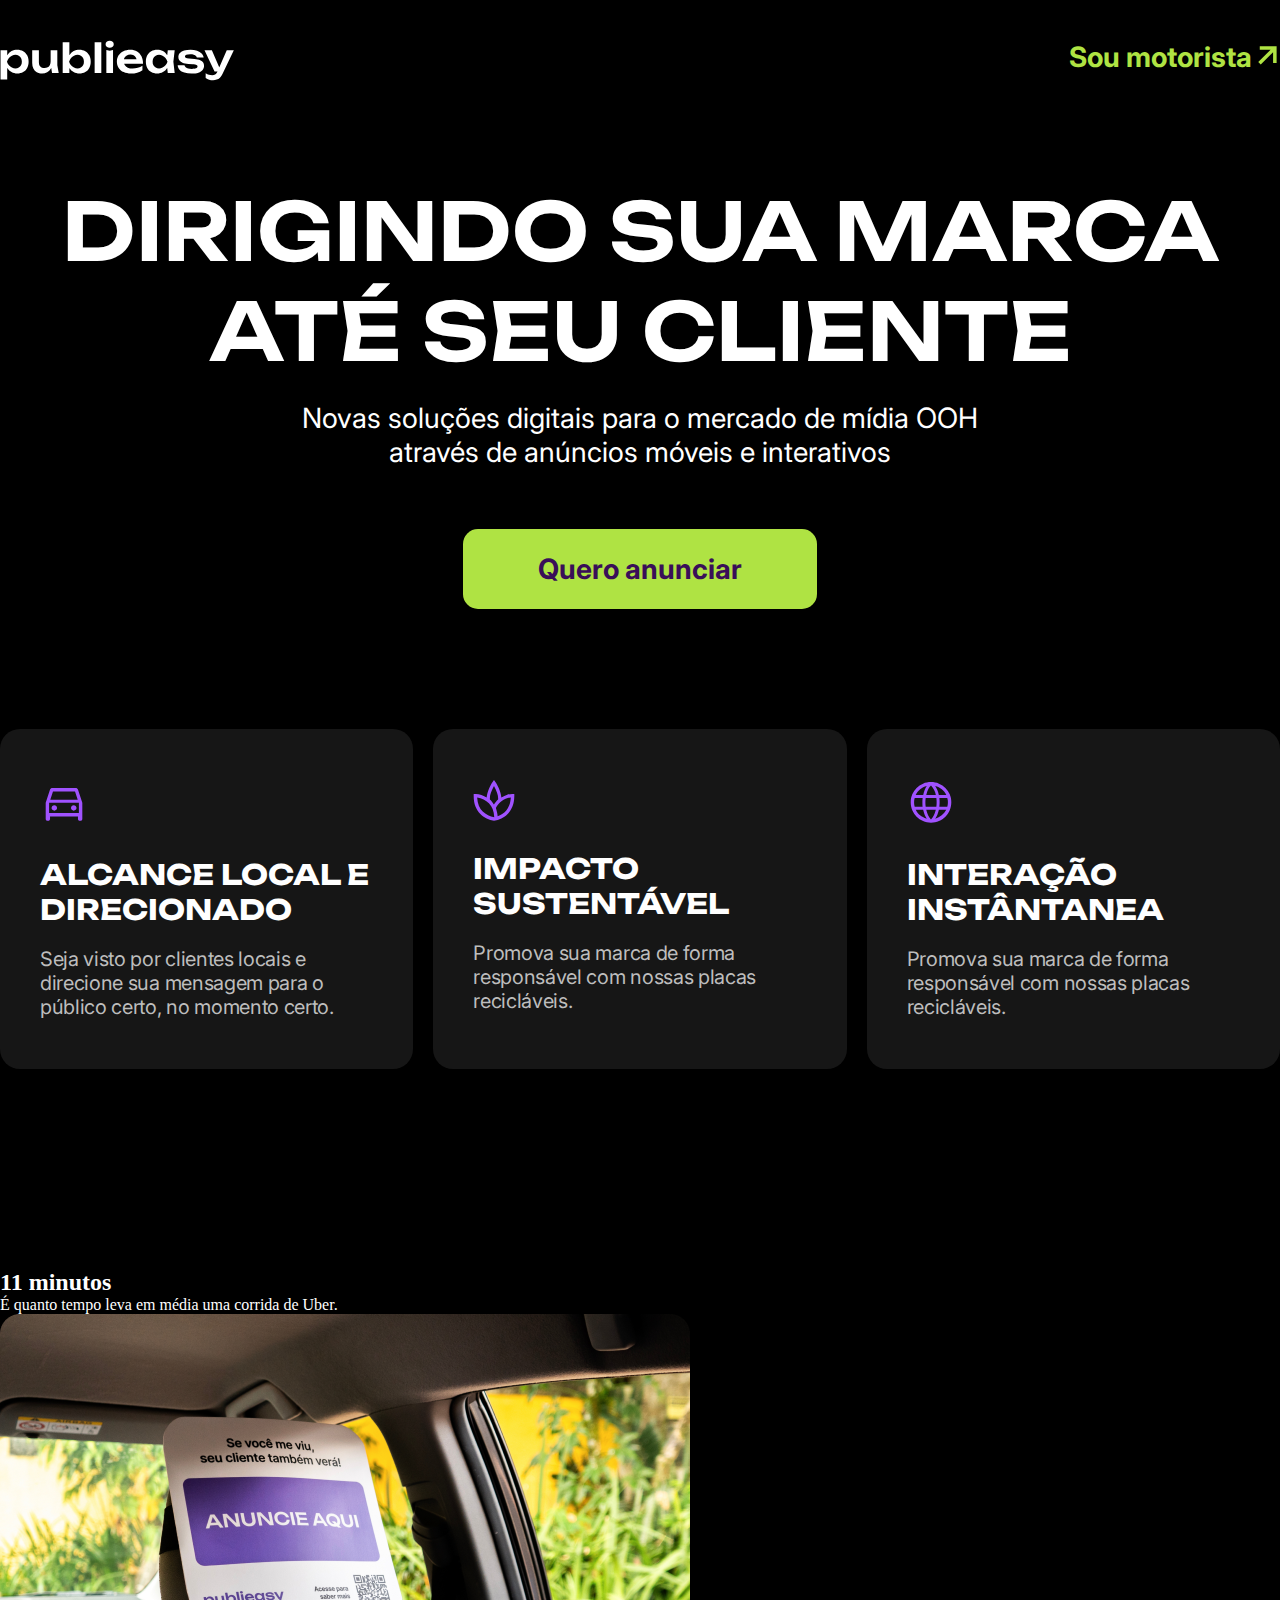
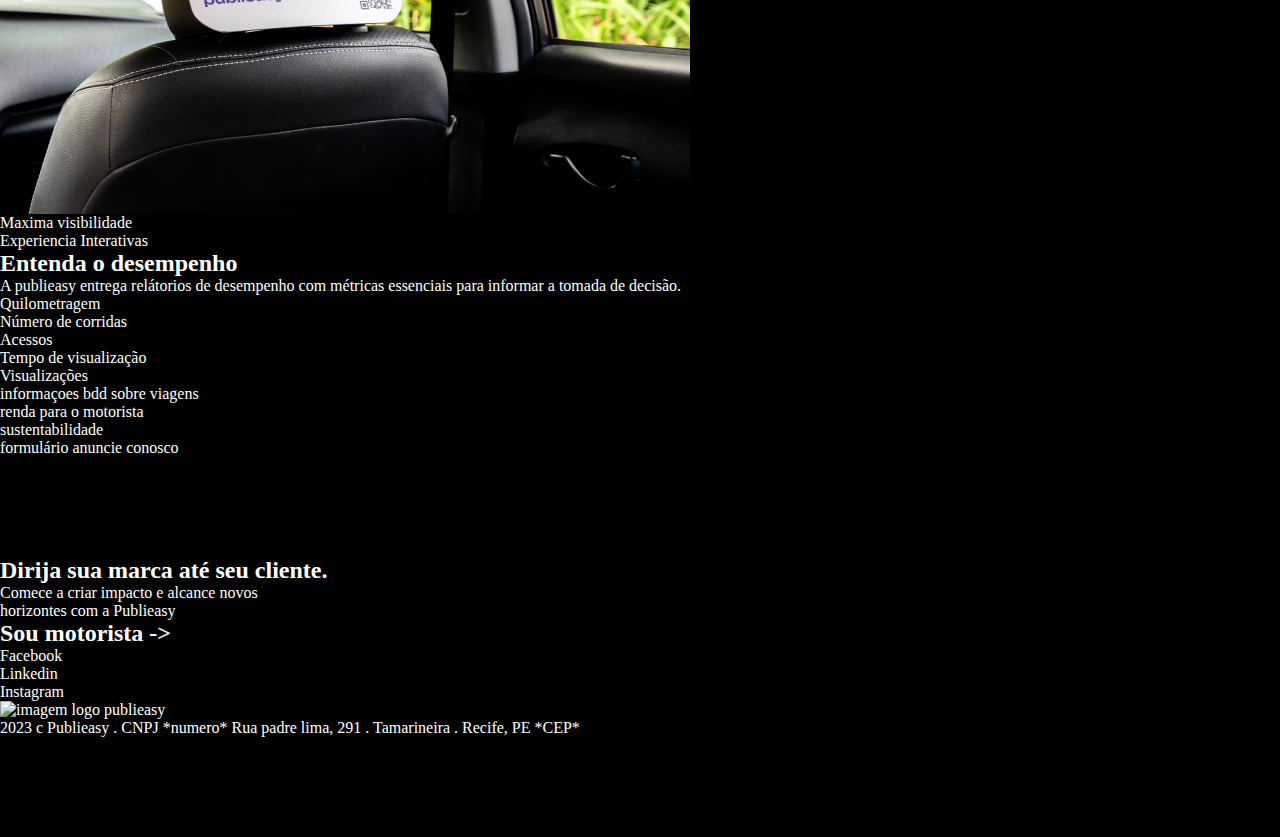
==== templates/index.html @ c6ee658a "front end att, header, some cards" ====
<!DOCTYPE html>
<html lang="pt-br">
<head>
    <meta charset="UTF-8">
    <meta name="viewport" content="width=device-width, initial-scale=1.0">
    <title>Publieasy</title>
    <link rel="stylesheet" href="assets/css/index.css">
    <link rel="shortcut icon" href="favicon.ico" type="image/x-icon">
</head>
<body>

    <header class="container">
        <nav>
            <ul class="navigation">
                <li><a href="index.html"><img src="assets/images/publieasy.svg" alt="imagem publieasy logo"></a></li>
                <li><a  class="motorista" href="#">Sou motorista</a></li>
            </ul>
        </nav>    
    </header>
    
    
    <main class="container">
        <div class="initial-content">
            <h1 class="slogan">Dirigindo sua marca<br> até seu cliente</h1> <!-- maiusculo -->
            <P class="sub-slogan">Novas soluções digitais para o mercado de mídia OOH <br>através de anúncios móveis e interativos</P>
            <a class="botao" href="">Quero anunciar</a>
        </div>
        
        <div class="horizontal-cards-container"> <!-- maiusculo -->
            
            <div class="cards-container">
                <img class="imgs-card" src="assets/images/directions_car.svg" alt="">
                <h3 class="card-titles">Alcance local e direcionado</h3>
                <div class="txt-ms">
                    <p class="card-subtitle">Seja visto por clientes locais e direcione sua mensagem para o público certo, no momento certo.</p>
                </div>
            </div>
            
            <div class="cards-container">
                <img class="imgs-card" src="assets/images/spa.svg" alt="">
                <h3 class="card-titles">Impacto sustentável</h3>
                <div class="txt-ms">
                    <p class="card-subtitle">Promova sua marca de forma responsável com nossas placas recicláveis.</p>
                </div>
            </div>
            
            <div class="cards-container">
                <img class="imgs-card" src="assets/images/language.svg" alt="">
                <h3 class="card-titles">Interação instântanea</h3>
                <div class="txt-ms">
                    <p class="card-subtitle">Promova sua marca de forma responsável com nossas placas recicláveis.</p>
                </div>
            </div>

        </div>

        <div class="">
            <div>
                <h2>11 minutos</h2> <!-- maiusculo -->
                <p>É quanto tempo leva em média uma corrida de Uber.</p>
            </div>
            <div>
                <img src="assets/images/header_photo.png" alt="imagem header">
            
                <div>
                    <div>
                        Maxima visibilidade
                    </div> <!-- maiusculo -->
            
                    <div>
                        Experiencia Interativas
                    </div> <!-- maiusculo -->
                </div>
            
            </div>
            <div> <!-- li de divs ? -->
                <div>
                    <h2>Entenda o desempenho</h2> <!-- maiusculo -->
                    <p>A publieasy entrega relátorios de desempenho com métricas essenciais para informar a tomada de decisão.</p>
                </div>
                <div>
                    <div>
                        Quilometragem
                        <p></p>
                    </div>
                    <div>
                        Número de corridas
                        <p></p>
                    </div>
            
                    <div>
                        Acessos
                        <p></p>
                    </div>
            
                    <div>
                        Tempo de visualização
                        <p></p>
                    </div>
            
                    <div>
                        Visualizações
                        <p></p>
                    </div>
                </div>
            </div>
        </div>

        <div class="">
            <div> <!-- grande grid -->
                <div>informaçoes bdd sobre viagens</div>
                <div>
                    <div>renda para o motorista</div>
                    <div>sustentabilidade</div>
                </div>
            </div>
        </div>

        <div class="">
            formulário anuncie conosco
        </div>

    </main>

    <footer>
        <div class="container">
            <div>
                <div>
                    <h2>Dirija sua marca até seu cliente.</h2>
                    <p>Comece a criar impacto e alcance novos<br>horizontes com a Publieasy</p>
                </div>
                <div>
                    <h2><a href="">Sou motorista -></a></h2>
                    <ul>
                        <li>Facebook</li>
                        <li>Linkedin</li>
                        <li>Instagram</li>
                    </ul>
                </div>
            </div>
            
            <!-- <hr> Fazer HR no css pelo amor -->
            <div>
                <img src="" alt="imagem logo publieasy">
                <div>
                    <span>2023 c Publieasy . CNPJ *numero*</span>
                    <span>Rua padre lima, 291 . Tamarineira . Recife, PE *CEP*</span>
                </div>
            </div>
        </div>
    </footer>

    
</body>
</html>
---- templates/assets/css/index.css ----
@import './global.css';
@import url('https://fonts.googleapis.com/css2?family=Unbounded:wght@200..900&display=swap');
@import url('https://fonts.googleapis.com/css2?family=Inter:wght@100..900&family=Unbounded:wght@200..900&display=swap');

/* ALTERAR VALORES PARA TORNAR RESPONSIVO AO TAMANHO DE TELA */
/* VALORES MERAMENTES ILUSTRATIVOS NO MOMENTO */
/* Ajustarei valores a grid na estrutura html em si */
/* TRADUZIR VALORES A REM */

:root{
    --roxo-escuro: #390F58;
    --roxo: #8000DF;
    --cinza-preto-escuro: #161616;
    --preto: #000;
    --lima: #AFE343;
    --branco: #fff;
    --off-white: #F5F5F5;
    --unbounded: font-family: "Unbounded", sans-serif;
    --inter: font-family: "Inter", sans-serif;
    --titulo-h1: font-size: 80px;
    --titulo-h2: font-size: 48px;
    --titulo-h3: font-size: 28px;
    --texto-p: font-size: 20px;
}

body{
    background-color: var(--preto);
    margin: 0;
    padding: 0;
}

ul{
    list-style-type: none;
    padding: 0;
    margin: 0;
}

a{
    text-decoration: none;
}

*{
    color: #fff;
}

.motorista{
    font-size: 28px;
    font-weight: bold;
    color: var(--lima);
    margin-right: 28px;
    font-family: "Inter", sans-serif;
}

.motorista::after{
    content: url("../images/arrow_outward.svg");
    position: absolute;
    vertical-align: middle;
    max-width: 100%;
}

.navigation{
    display: flex;
    justify-content: space-between;
    padding-top: 40px;
}

.initial-content{
    display: flex;
    flex-direction: column;
    align-items: center;
}

.slogan{
    font-family: "Unbounded", sans-serif;
    font-size: 80px;
    font-weight: 600;
    text-align: center;
    text-transform: uppercase;
}

.sub-slogan{
    font-family: "Inter", sans-serif;
    font-size: 28px;
    text-align: center;
    margin: 20px 0 60px 0;
}

.botao{
    padding: 23px 75px;
    box-sizing: content-box;
    background-color: var(--lima);
    display: block;
    text-align: center;
    max-width: 360px;
    border-radius: 15px;
    font-size: 28px;
    font-family: "Inter", sans-serif;
    font-weight: 700;
    color: #390F58;
    margin-bottom: 120px;
}

.botao:visited{
    color: #390F58;
}

.horizontal-cards-container{
    display: flex;
    gap: 20px;
    max-height: 350px;
    margin-bottom: 200px;
}

.cards-container{
    box-sizing: content-box;
    background-color: var(--cinza-preto-escuro);
    border-radius: 20px;
    padding: 50px 40px;
    flex-basis: 100%;
}

.imgs-card{
    margin-bottom: 30px;
}

.card-titles{
    font-family: "Unbounded", sans-serif;
    font-size: 28px;
    margin: 20px 0;
    text-transform: uppercase;
}

.card-subtitle{
    font-family: "Inter", sans-serif;
    font-size: 20px;
    letter-spacing: -0.32px;
    color: #bdbdbd !important;
}

.txt-ms{
    max-width: 320px;
}

.uppercase{
    text-transform: uppercase;
}
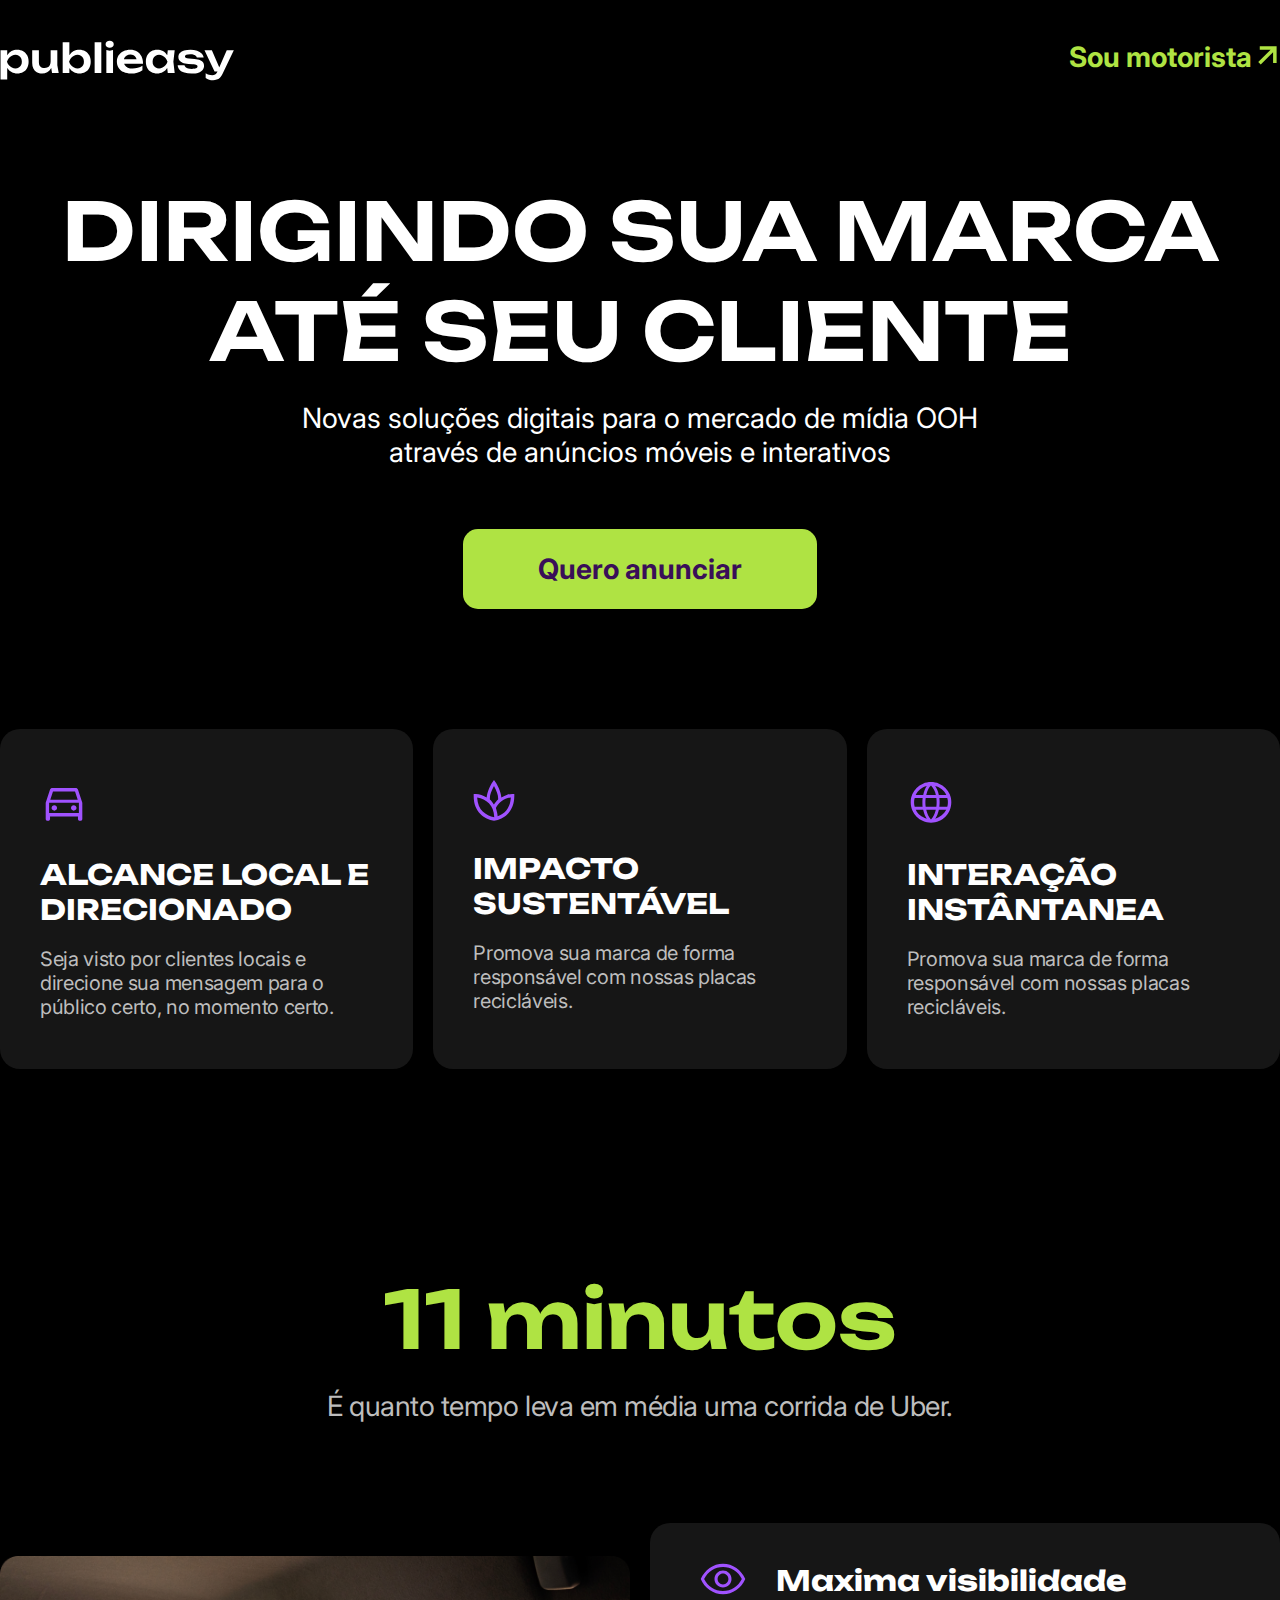
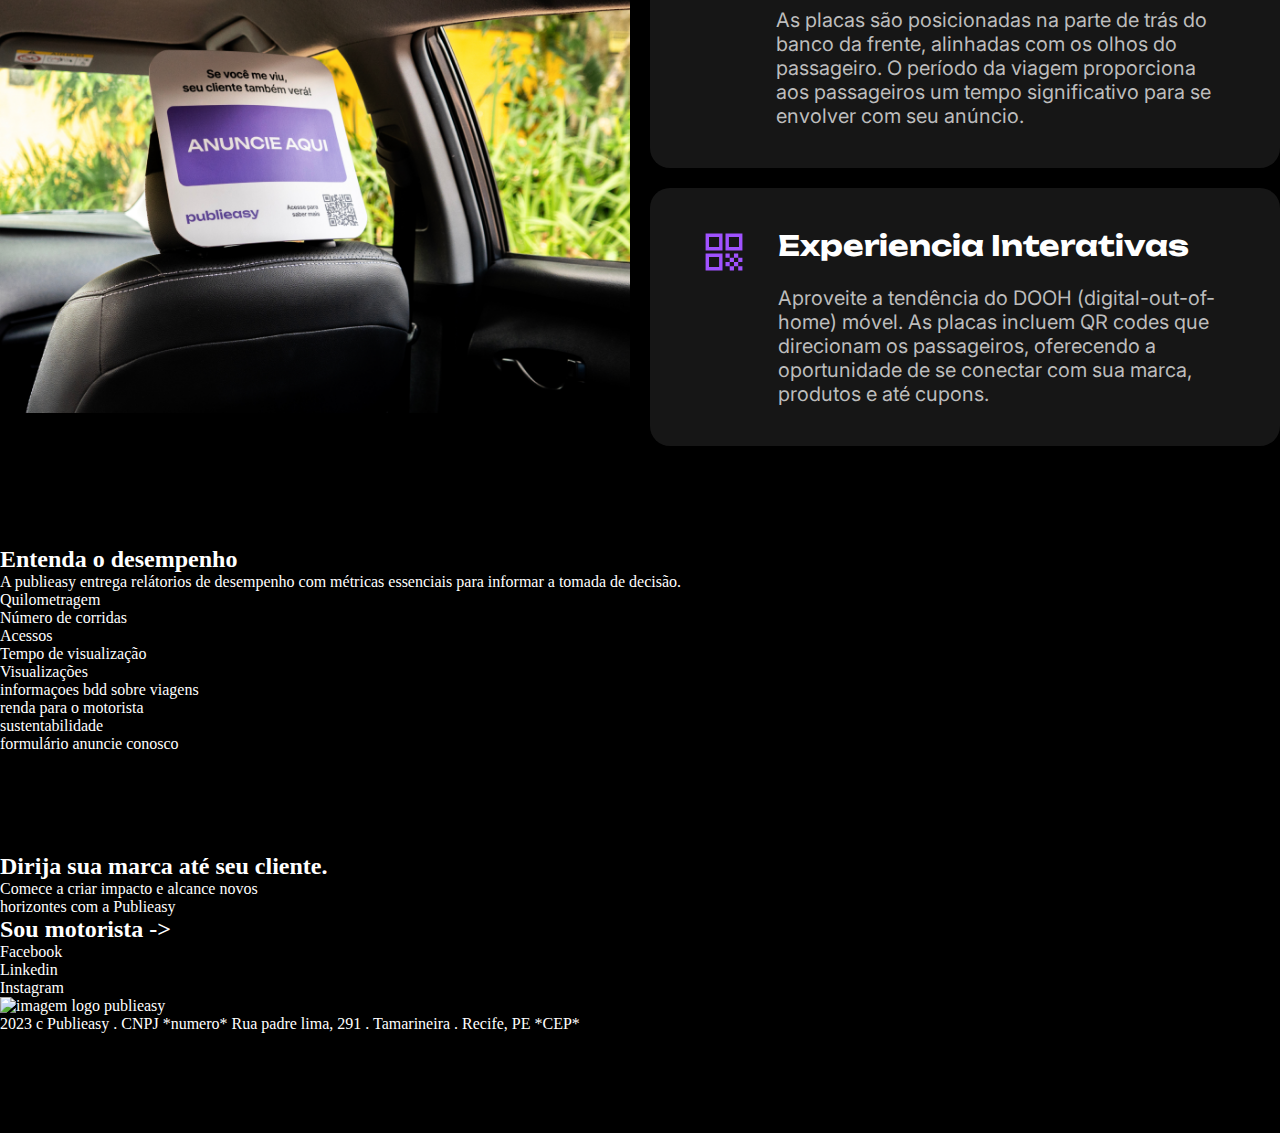
==== commit ec0eda96: "front end att." ====
--- a/templates/index.html
+++ b/templates/index.html
@@ -13,7 +13,7 @@
         <nav>
             <ul class="navigation">
                 <li><a href="index.html"><img src="assets/images/publieasy.svg" alt="imagem publieasy logo"></a></li>
-                <li><a  class="motorista" href="#">Sou motorista</a></li>
+                <li><a  class="motorista" href="https://forms.gle/A2tpiHFgyftmkmxg7" target="_blank">Sou motorista</a></li>
             </ul>
         </nav>    
     </header>
@@ -29,7 +29,7 @@
         <div class="horizontal-cards-container"> <!-- maiusculo -->
             
             <div class="cards-container">
-                <img class="imgs-card" src="assets/images/directions_car.svg" alt="">
+                <img class="imgs-card" src="./assets/images/directions_car.svg" alt="">
                 <h3 class="card-titles">Alcance local e direcionado</h3>
                 <div class="txt-ms">
                     <p class="card-subtitle">Seja visto por clientes locais e direcione sua mensagem para o público certo, no momento certo.</p>
@@ -37,7 +37,7 @@
             </div>
             
             <div class="cards-container">
-                <img class="imgs-card" src="assets/images/spa.svg" alt="">
+                <img class="imgs-card" src="./assets/images/spa.svg" alt="">
                 <h3 class="card-titles">Impacto sustentável</h3>
                 <div class="txt-ms">
                     <p class="card-subtitle">Promova sua marca de forma responsável com nossas placas recicláveis.</p>
@@ -45,7 +45,7 @@
             </div>
             
             <div class="cards-container">
-                <img class="imgs-card" src="assets/images/language.svg" alt="">
+                <img class="imgs-card" src="./assets/images/language.svg" alt="">
                 <h3 class="card-titles">Interação instântanea</h3>
                 <div class="txt-ms">
                     <p class="card-subtitle">Promova sua marca de forma responsável com nossas placas recicláveis.</p>
@@ -56,19 +56,23 @@
 
         <div class="">
             <div>
-                <h2>11 minutos</h2> <!-- maiusculo -->
-                <p>É quanto tempo leva em média uma corrida de Uber.</p>
+                <h2 class="minutagem">11 minutos</h2> <!-- maiusculo -->
+                <p class="minutagem-subtitle">É quanto tempo leva em média uma corrida de Uber.</p>
             </div>
-            <div>
-                <img src="assets/images/header_photo.png" alt="imagem header">
+            <div class="grid-container">
+                <img src="./assets/images/header_photo.png" alt="imagem header">
             
-                <div>
-                    <div>
-                        Maxima visibilidade
+                <div class="grid-card-container">
+                    <div class="grid-cards">
+                        <img src="./assets/images/visibility.svg" alt="">
+                        <h3 class="grid-title">Maxima visibilidade</h3>
+                        <p class="grid-paragraph">As placas são posicionadas na parte de trás do banco da frente, alinhadas com os olhos do passageiro. O período da viagem proporciona aos passageiros um tempo significativo para se envolver com seu anúncio.</p>
                     </div> <!-- maiusculo -->
             
-                    <div>
-                        Experiencia Interativas
+                    <div class="grid-cards">
+                        <img src="./assets/images/qr_code.svg" alt="">
+                        <h3 class="grid-title">Experiencia Interativas</h3>
+                        <p class="grid-paragraph">Aproveite a tendência do DOOH (digital-out-of-home) móvel. As placas incluem QR codes que direcionam os passageiros, oferecendo a oportunidade de se conectar com sua marca, produtos e até cupons.</p>
                     </div> <!-- maiusculo -->
                 </div>
             
--- a/templates/assets/css/index.css
+++ b/templates/assets/css/index.css
@@ -143,4 +143,65 @@
 
 .uppercase{
     text-transform: uppercase;
+}
+
+.minutagem{
+    font-family: "Unbounded", sans-serif;
+    font-size: 80px;
+    font-weight: 600;
+    color: var(--lima);
+    text-align: center;
+}
+
+.minutagem-subtitle{
+    font-family: "Inter", sans-serif;
+    font-size: 28px;
+    letter-spacing: -0.48px;
+    text-align: center;
+    margin-top: 20px;
+    color: #bdbdbd !important;
+}
+
+.grid-container{
+    display: grid;
+    grid-template-columns: repeat(2, 1fr);
+    margin: 100px auto;
+    align-items: center;
+    gap: 20px 20px;
+}
+
+.grid-card-container{
+    display: grid;
+    gap: 20px;
+}
+
+.grid-cards{
+    display: grid;
+    grid-template-columns: auto 1fr;
+    gap: 10px 30px;
+    padding: 40px 50px;
+    background-color: #161616;
+    max-height: 100%;
+    border-radius: 20px;
+}
+
+/* RESOLVE ALINHAMENTO POREM GAP FICA 40PX */
+/*
+.grid-cards:nth-child(2){
+    margin-top: 40px;
+} */
+
+.grid-title{
+    font-family: "Unbounded", sans-serif;
+    font-size: 28px;
+}
+
+.grid-paragraph{
+    grid-column-start: 2;
+    grid-column-end: 3;
+    grid-row-start: 2;
+    grid-row-end: 3;
+    font-family: "Inter", sans-serif;
+    font-size: 20px;
+    color: #bdbdbd !important;
 }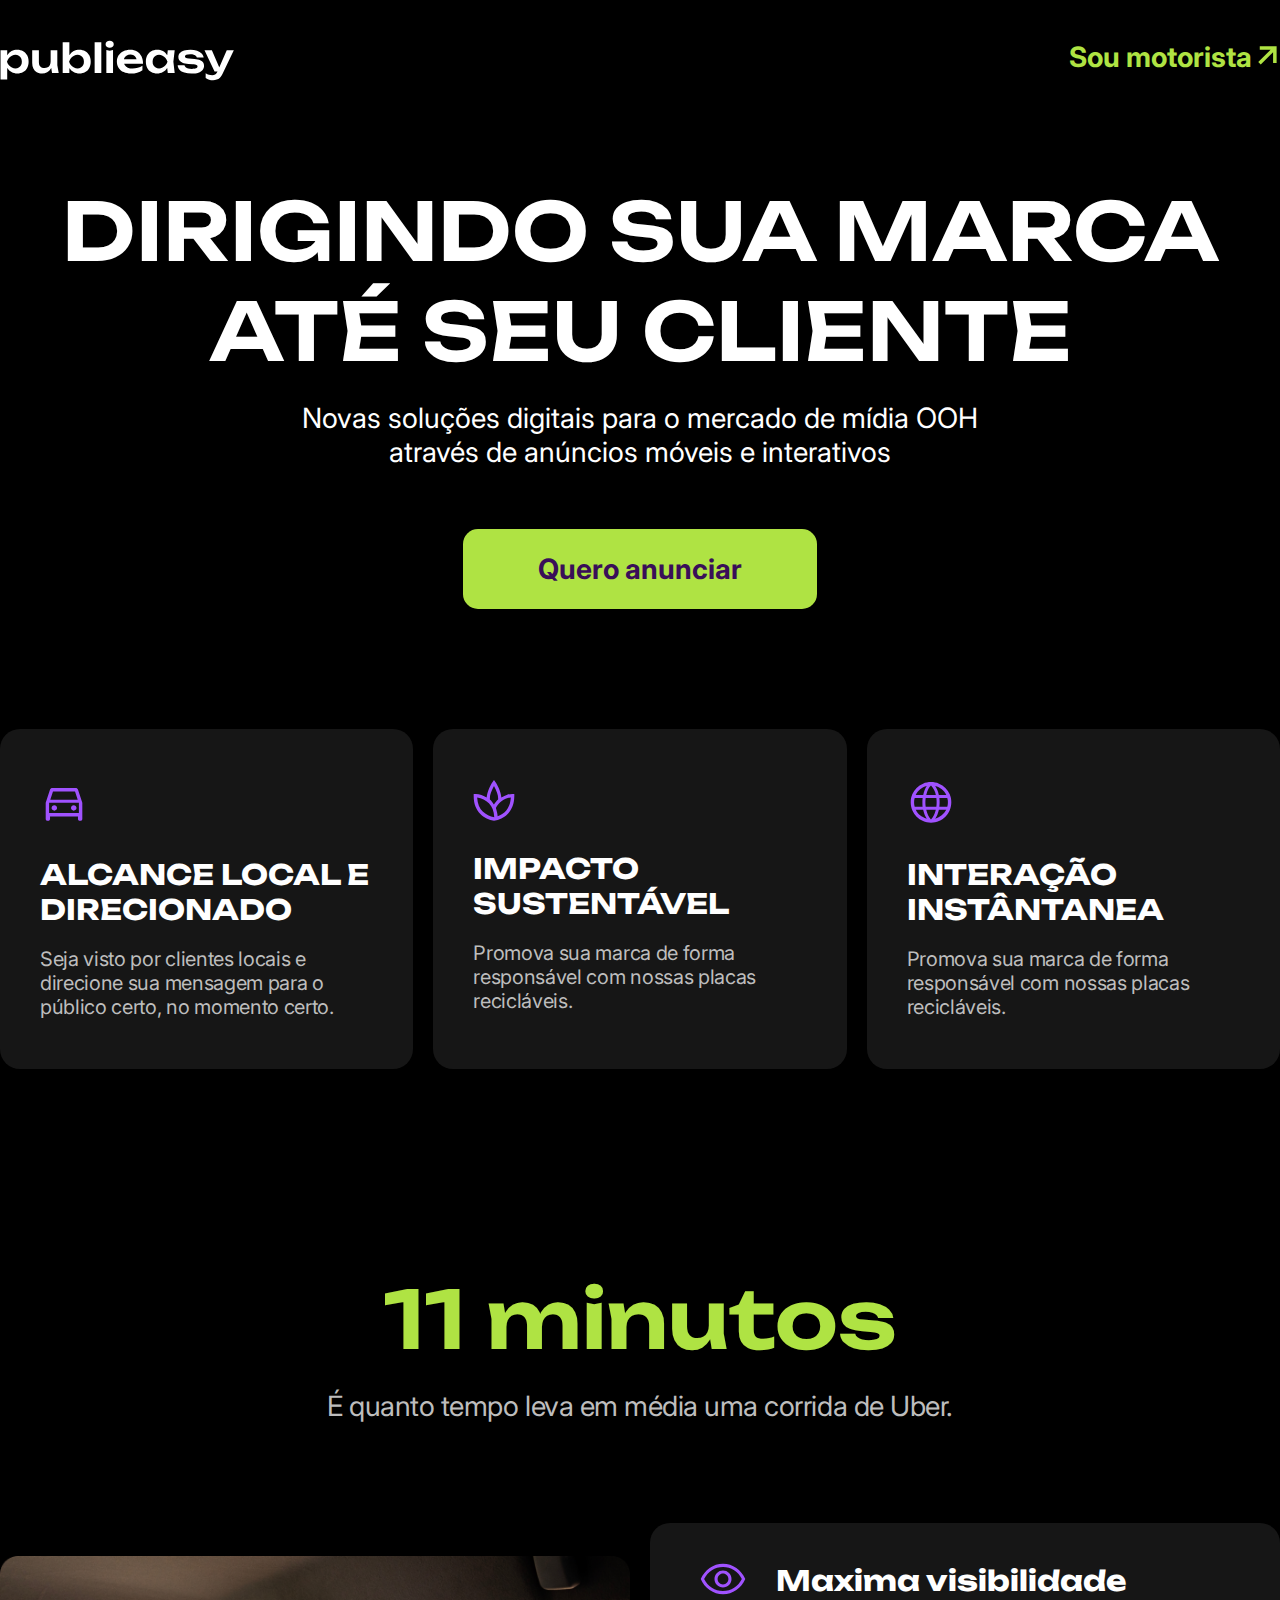
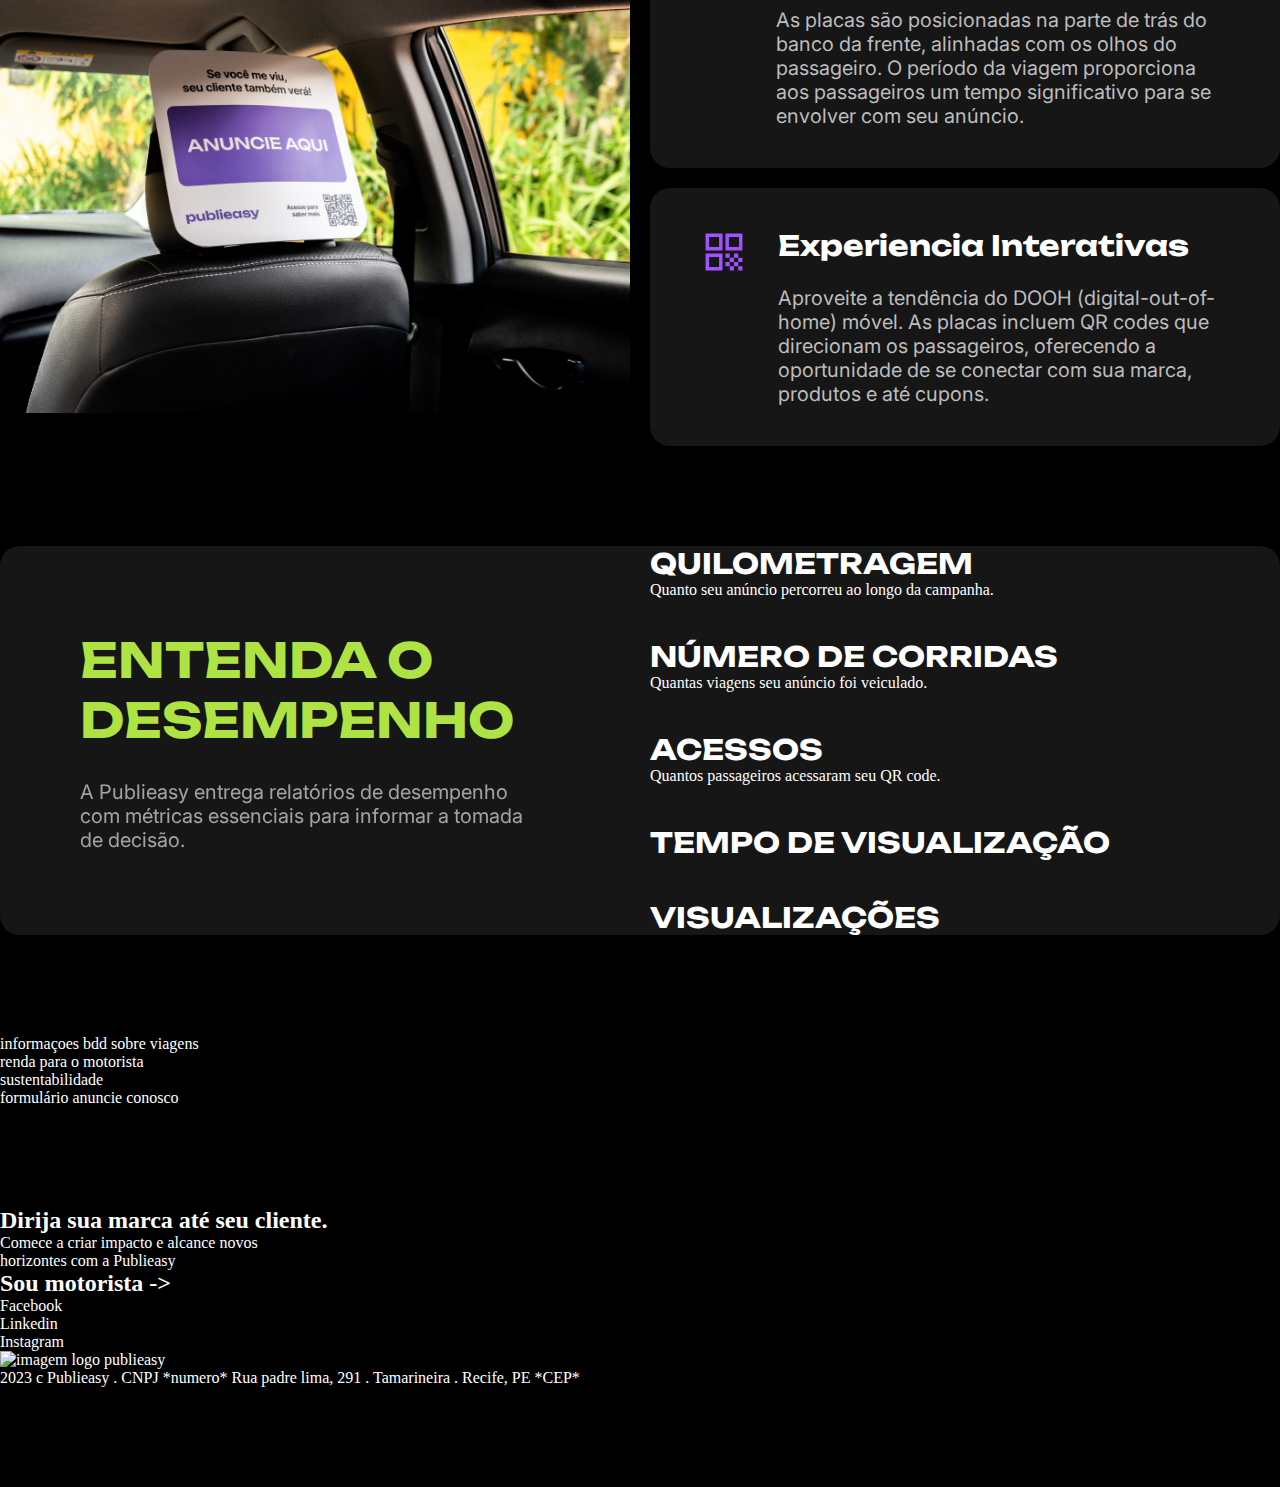
==== commit 50c985ff: "front end att." ====
--- a/templates/index.html
+++ b/templates/index.html
@@ -77,33 +77,36 @@
                 </div>
             
             </div>
-            <div> <!-- li de divs ? -->
-                <div>
-                    <h2>Entenda o desempenho</h2> <!-- maiusculo -->
-                    <p>A publieasy entrega relátorios de desempenho com métricas essenciais para informar a tomada de decisão.</p>
+
+            <div class="grid-container performance-grid"> <!-- li de divs ? -->
+                <div class="container-performance-titles">
+                    <h2 class="performance-title">Entenda o desempenho</h2> <!-- maiusculo -->
+                    <div class="performance-subtitle-container">
+                        <p class="performance-subtitle">A Publieasy entrega relatórios de desempenho com métricas essenciais para informar a tomada de decisão.</p>
+                    </div>
                 </div>
-                <div>
-                    <div>
-                        Quilometragem
-                        <p></p>
+                <div class="container-performance">
+                    <div class="container-card">
+                        <h3 class="container-card-titles">Quilometragem</h3>
+                        <p>Quanto seu anúncio percorreu ao longo da campanha.</p>
                     </div>
-                    <div>
-                        Número de corridas
+                    <div class="container-card">
+                        <h3 class="container-card-titles">Número de corridas</h3>
+                        <p>Quantas viagens seu anúncio foi veiculado.</p>
+                    </div>
+            
+                    <div class="container-card">
+                        <h3 class="container-card-titles">Acessos</h3>
+                        <p>Quantos passageiros acessaram seu QR code.</p>
+                    </div>
+            
+                    <div class="container-card">
+                        <h3 class="container-card-titles">Tempo de visualização</h3>
                         <p></p>
                     </div>
             
-                    <div>
-                        Acessos
-                        <p></p>
-                    </div>
-            
-                    <div>
-                        Tempo de visualização
-                        <p></p>
-                    </div>
-            
-                    <div>
-                        Visualizações
+                    <div class="container-card">
+                        <h3 class="container-card-titles">Visualizações</h3>
                         <p></p>
                     </div>
                 </div>
--- a/templates/assets/css/index.css
+++ b/templates/assets/css/index.css
@@ -186,10 +186,15 @@
 }
 
 /* RESOLVE ALINHAMENTO POREM GAP FICA 40PX */
-/*
+/* 
 .grid-cards:nth-child(2){
     margin-top: 40px;
 } */
+
+.performance-grid{
+    background-color: #161616;
+    border-radius: 20px;
+}
 
 .grid-title{
     font-family: "Unbounded", sans-serif;
@@ -204,4 +209,39 @@
     font-family: "Inter", sans-serif;
     font-size: 20px;
     color: #bdbdbd !important;
+}
+
+.container-performance-titles{
+    padding: 80px;
+    
+}
+
+.performance-title{
+    font-family: "Unbounded", sans-serif;
+    font-size: 48px;
+    color: var(--lima);
+    text-transform: uppercase;
+}
+
+.performance-subtitle-container{
+    max-width: 540px;
+    margin-top: 30px;
+}
+
+.performance-subtitle{
+    font-family: "Inter", sans-serif;
+    font-size: 20px;
+    opacity: 60%;
+}
+
+.container-performance{
+    display: flex;
+    flex-direction: column;
+    gap: 40px;
+}
+
+.container-card-titles{
+    font-family: "Unbounded", sans-serif;
+    font-size: 28px;
+    text-transform: uppercase;
 }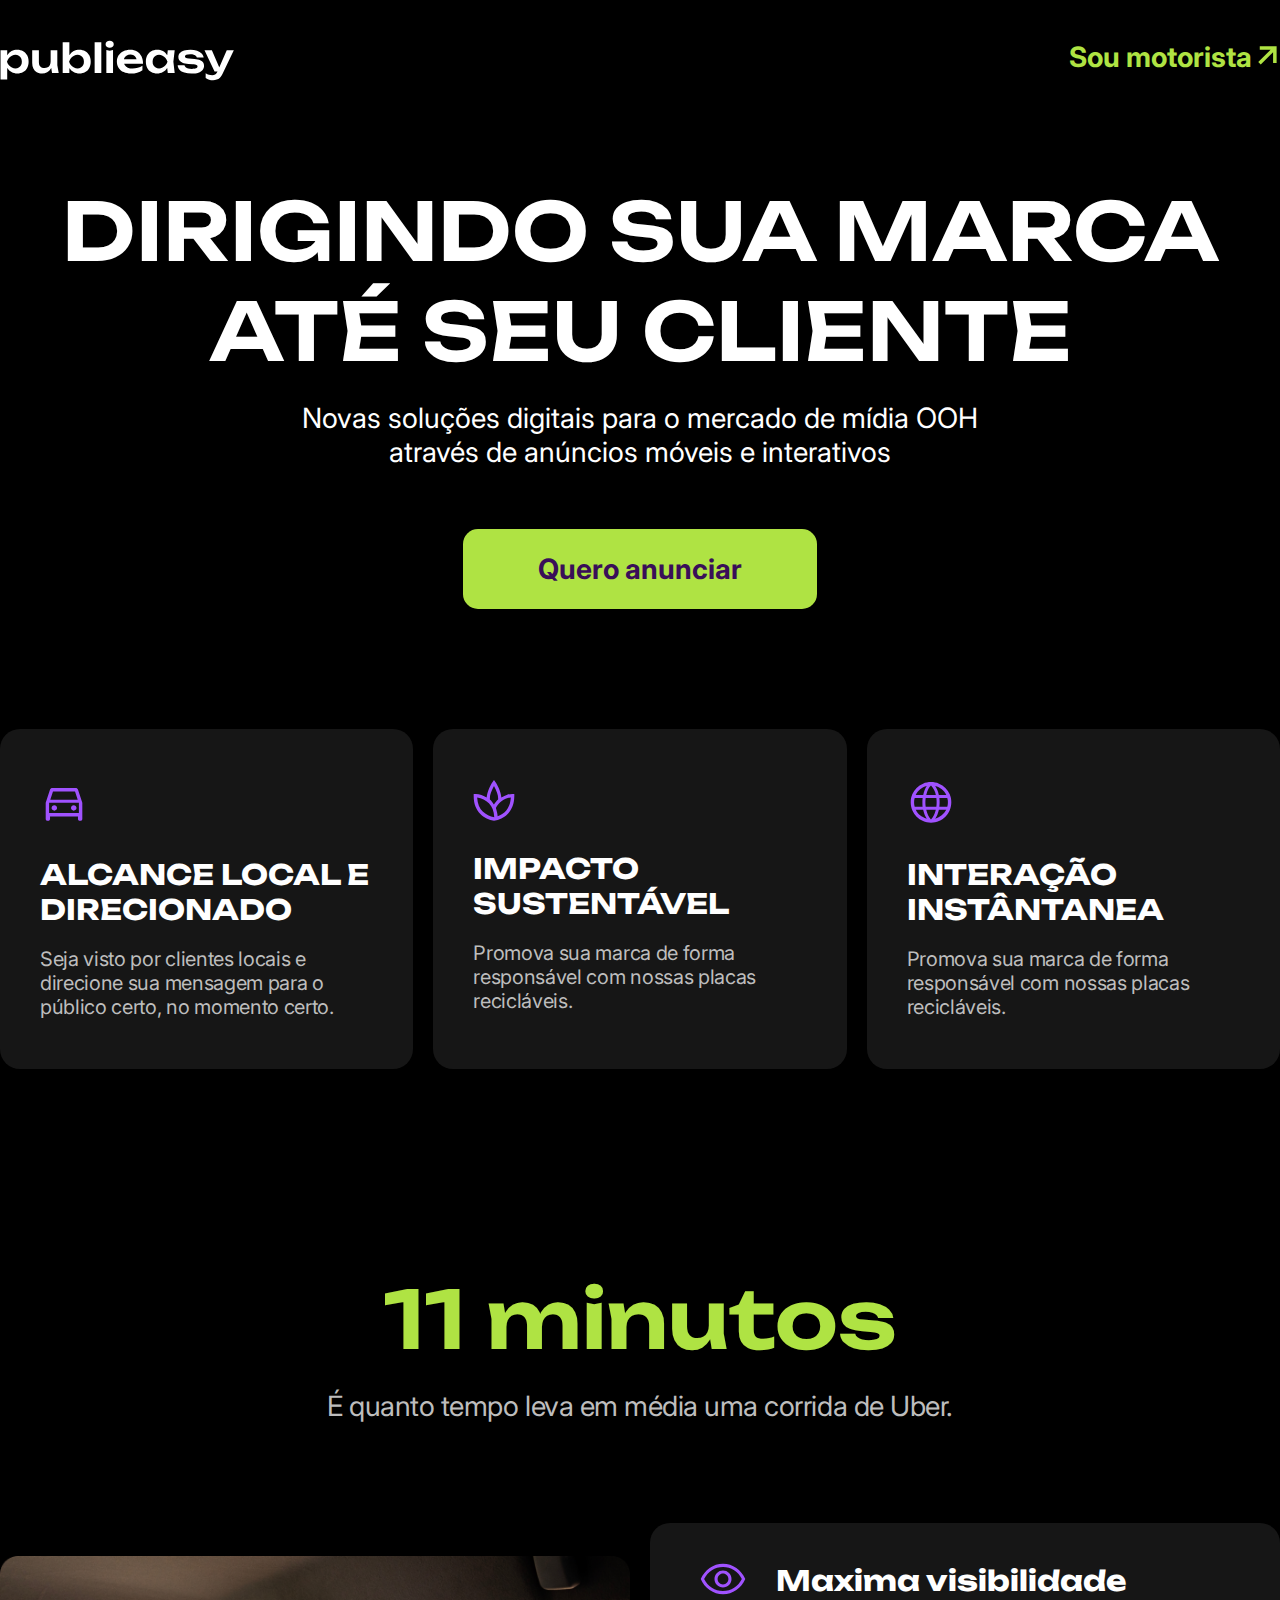
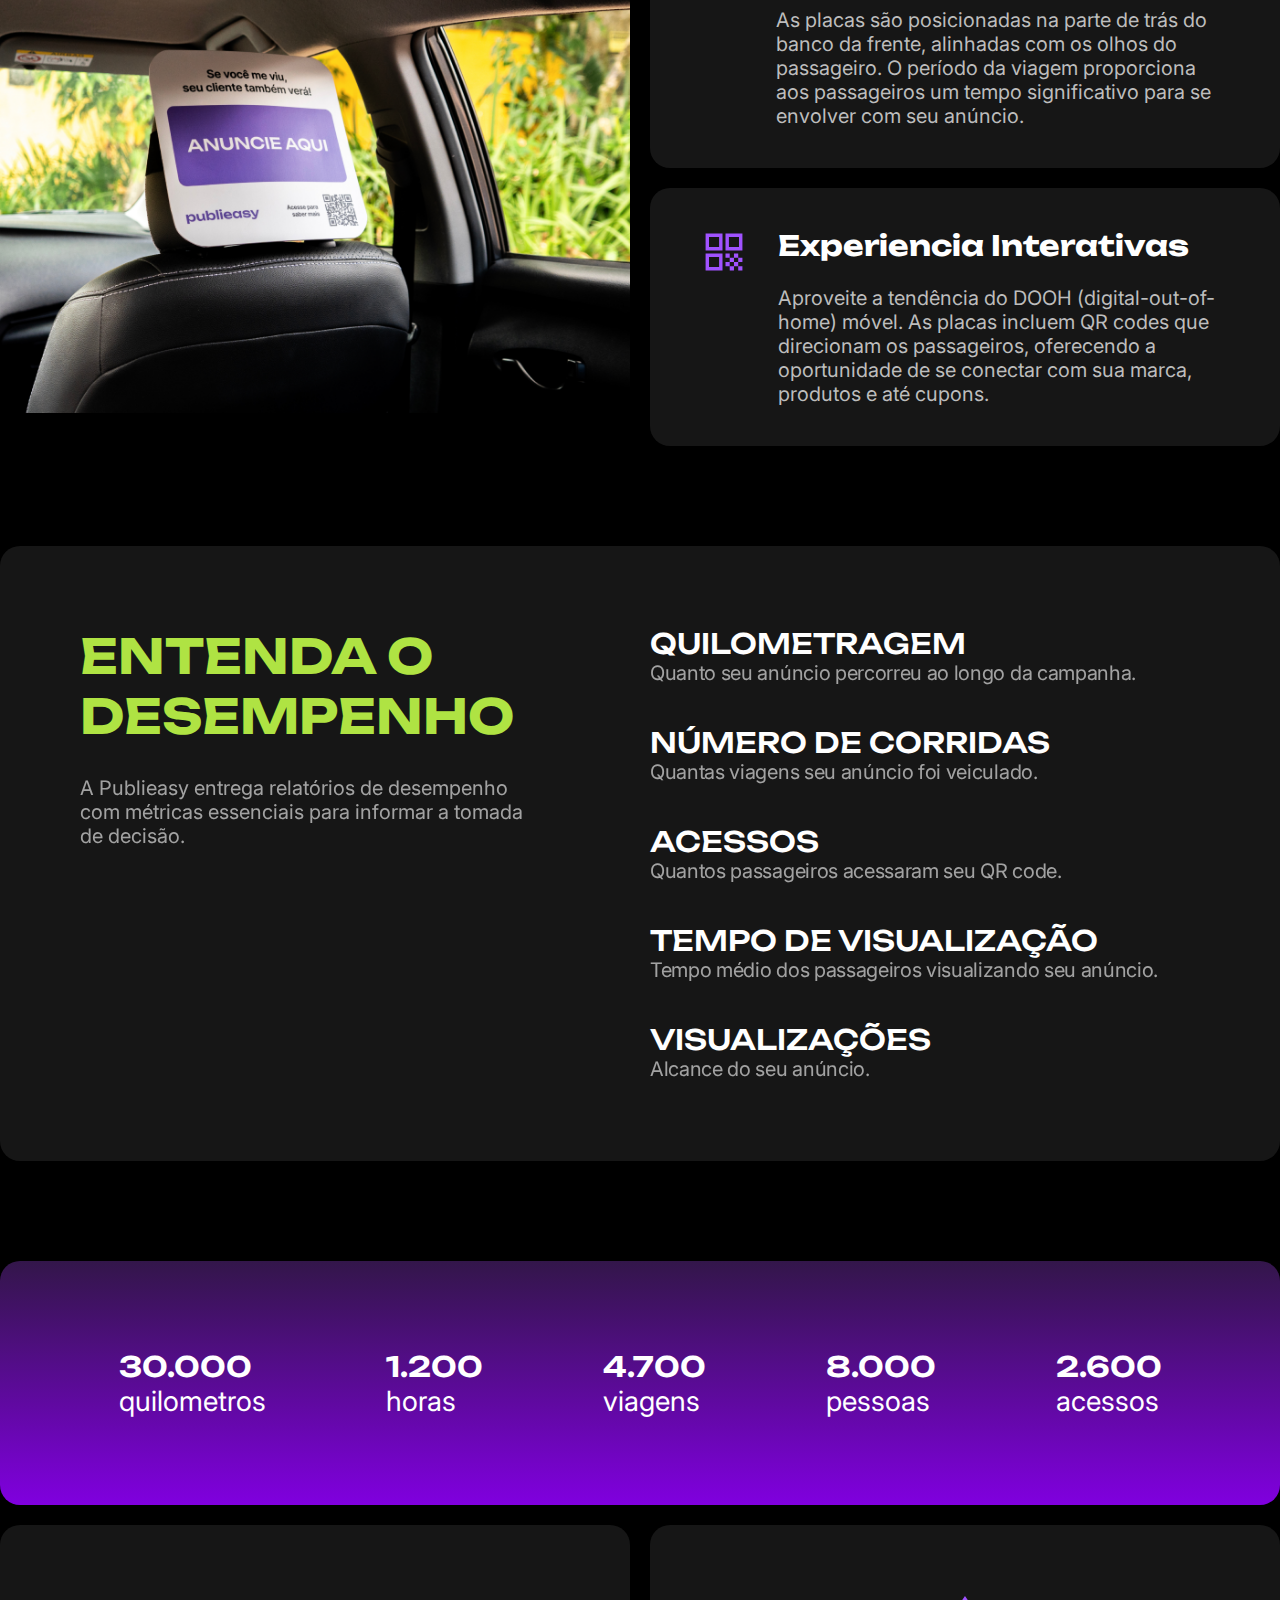
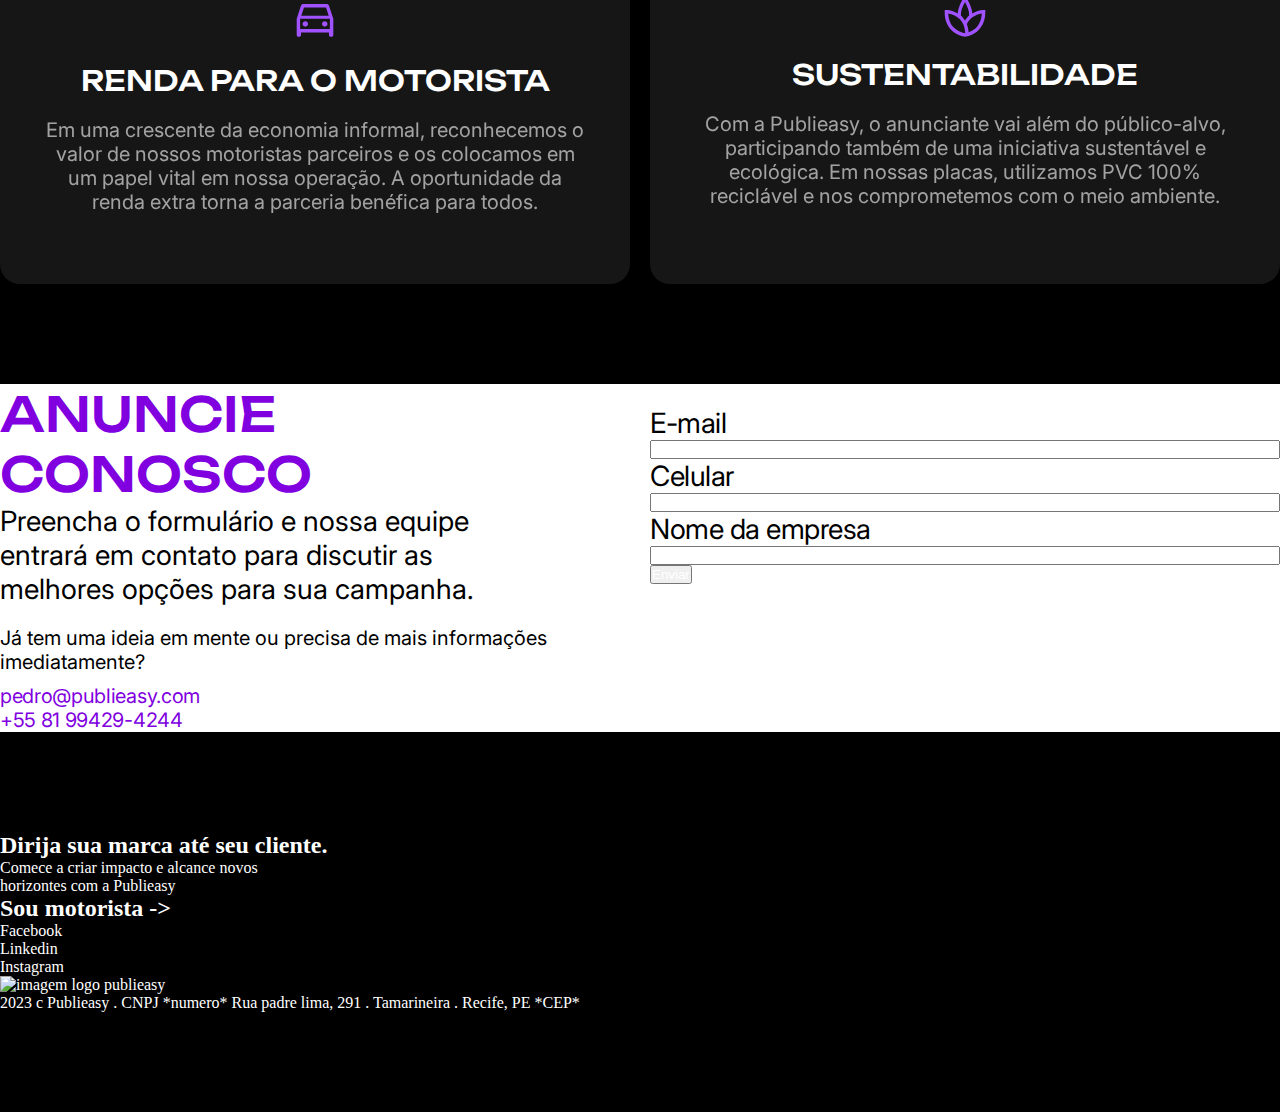
==== commit d98c541a: "front end att." ====
--- a/templates/index.html
+++ b/templates/index.html
@@ -88,43 +88,114 @@
                 <div class="container-performance">
                     <div class="container-card">
                         <h3 class="container-card-titles">Quilometragem</h3>
-                        <p>Quanto seu anúncio percorreu ao longo da campanha.</p>
+                        <p class="container-card-subtitles">Quanto seu anúncio percorreu ao longo da campanha.</p>
                     </div>
                     <div class="container-card">
                         <h3 class="container-card-titles">Número de corridas</h3>
-                        <p>Quantas viagens seu anúncio foi veiculado.</p>
+                        <p class="container-card-subtitles">Quantas viagens seu anúncio foi veiculado.</p>
                     </div>
             
                     <div class="container-card">
                         <h3 class="container-card-titles">Acessos</h3>
-                        <p>Quantos passageiros acessaram seu QR code.</p>
+                        <p class="container-card-subtitles">Quantos passageiros acessaram seu QR code.</p>
                     </div>
             
                     <div class="container-card">
                         <h3 class="container-card-titles">Tempo de visualização</h3>
-                        <p></p>
+                        <p class="container-card-subtitles">Tempo médio dos passageiros visualizando seu anúncio.</p>
                     </div>
             
                     <div class="container-card">
                         <h3 class="container-card-titles">Visualizações</h3>
-                        <p></p>
-                    </div>
-                </div>
-            </div>
-        </div>
-
-        <div class="">
-            <div> <!-- grande grid -->
-                <div>informaçoes bdd sobre viagens</div>
-                <div>
-                    <div>renda para o motorista</div>
-                    <div>sustentabilidade</div>
-                </div>
-            </div>
-        </div>
-
-        <div class="">
-            formulário anuncie conosco
+                        <p class="container-card-subtitles">Alcance do seu anúncio.</p>
+                    </div>
+                </div>
+            </div>
+        </div>
+
+        <div class="grid-db-sustain"> <!-- grande grid -->
+                <div class="database-info-container">
+                    <div>
+                        <h3 class="database-info-title">30.000</h3>
+                        <p class="database-info-subtitle">quilometros</p>
+                    </div>
+                    
+                    <div>
+                        <h3 class="database-info-title">1.200</h3>
+                        <p class="database-info-subtitle">horas</p>
+                    </div>
+                    
+                    <div>
+                        <h3 class="database-info-title">4.700</h3>
+                        <p class="database-info-subtitle">viagens</p>
+                    </div>
+                    
+                    <div>
+                        <h3 class="database-info-title">8.000</h3>
+                        <p class="database-info-subtitle">pessoas</p>
+                    </div>
+                    
+                    <div>
+                        <h3 class="database-info-title">2.600</h3>
+                        <p class="database-info-subtitle">acessos</p>
+                    </div>
+                </div>
+                
+                <div class="db-cards">
+                    <div class="db-container ">
+                        <img src="./assets/images/directions_car.svg" alt="">
+                        <h3 class="db-title">renda para o motorista</h3>
+                        <p class="db-subtitle">Em uma crescente da economia informal, reconhecemos o valor de nossos motoristas parceiros e os colocamos em um papel vital em nossa operação. A oportunidade da renda extra torna a parceria benéfica para todos.</p>
+                    </div>
+
+                    <div class="db-container">
+                        <img src="./assets/images/spa.svg" alt="">
+                        <h3 class="db-title">sustentabilidade</h3>
+                        <p class="db-subtitle">Com a Publieasy, o anunciante vai além do público-alvo, participando também de uma iniciativa sustentável e ecológica. Em nossas placas, utilizamos PVC 100% reciclável e nos comprometemos com o meio ambiente.</p>
+                    </div>
+                </div>
+        </div>
+
+        <div class="grid-container-form">
+            <div>
+                <div>
+                    <h2 class="form-title">anuncie<br>conosco</h2>
+                    <p class="form-subtitle">Preencha o formulário e nossa equipe<br> entrará em contato para discutir as<br> melhores opções para sua campanha.</p>
+                </div>
+
+                
+            </div>
+            
+            
+            <div>
+                <form name="anuncie-conosco" action="">
+                    <div class="forms-inputs">
+                        <label class="forms-label" for="email">E-mail</label>
+                        <input type="email" id="email">
+                    </div>
+                    
+                    <div class="forms-inputs">
+                        <label class="forms-label" for="celular">Celular</label>
+                        <input type="tel" id="celular">
+                    </div>
+                    
+                    <div class="forms-inputs">
+                        <label class="forms-label" for="nome-empresa">Nome da empresa</label>
+                        <input type="text" id="nome-empresa">
+                    </div>
+                    
+                    <button type="submit">Enviar</button>
+                </form>
+                
+            </div>
+            
+            <div class="form-contacts-below">
+                <span class="span-form">Já tem uma ideia em mente ou precisa de mais informações imediatamente?</span>
+                <div class="form-contacts">
+                    <a class="form-contacts-individual" href="mailto:pedro@publieasy.com">pedro@publieasy.com</a>
+                    <a class="form-contacts-individual" href="tel:+558199429-4244">+55 81 99429-4244</a>
+                </div>
+            </div>
         </div>
 
     </main>
--- a/templates/assets/css/index.css
+++ b/templates/assets/css/index.css
@@ -8,6 +8,7 @@
 /* TRADUZIR VALORES A REM */
 
 :root{
+    --roxo-escurinho: #33164A;
     --roxo-escuro: #390F58;
     --roxo: #8000DF;
     --cinza-preto-escuro: #161616;
@@ -213,7 +214,7 @@
 
 .container-performance-titles{
     padding: 80px;
-    
+    place-self: start;
 }
 
 .performance-title{
@@ -237,11 +238,135 @@
 .container-performance{
     display: flex;
     flex-direction: column;
+    padding: 80px 0;
     gap: 40px;
 }
 
 .container-card-titles{
     font-family: "Unbounded", sans-serif;
     font-size: 28px;
-    text-transform: uppercase;
+    font-weight: 500;
+    text-transform: uppercase;
+}
+
+.container-card-subtitles{
+    font-family: "Inter", sans-serif;
+    font-size: 20px;
+    opacity: 60%;
+    letter-spacing: -0.32px;
+}
+
+.database-info-container{
+    display: flex;
+    gap: 120px;
+    background: linear-gradient(180deg, var(--roxo-escurinho), var(--roxo));
+    max-height: 244px;
+    justify-content: center;
+    padding: 87.5px 0;
+    border-radius: 20px;
+}
+
+.database-info-title{
+    font-family: "Unbounded", sans-serif;
+    font-size: 28px;
+    font-weight: 600;
+}
+
+.database-info-subtitle{
+    font-family: "Inter", sans-serif;
+    font-size: 28px;
+}
+
+.db-cards{
+    display: grid;
+    gap: 20px;
+    margin-top: 20px;
+    grid-template-columns: repeat(2, 1fr);
+    place-content: center;
+}
+
+.db-container{
+    display: flex;
+    align-items: center;
+    flex-direction: column;
+    gap: 20px;
+    box-sizing: content-box;
+    background-color: var(--cinza-preto-escuro);
+    border-radius: 20px;
+    padding: 70px 40px;
+    flex-basis: 100%;
+}
+
+.db-title{
+    text-transform: uppercase;
+    font-family: "Unbounded", sans-serif;
+    font-size: 28px;
+    font-weight: 500;
+}
+
+.db-subtitle{
+    font-family: "Inter", sans-serif;
+    font-size: 20px;
+    opacity: 60%;
+    text-align: center;
+}
+
+.form-title{
+    text-transform: uppercase;
+    font-family: "Unbounded", sans-serif;
+    font-size: 48px;
+    font-weight: 500;
+    color: var(--roxo)
+}
+
+.form-subtitle{
+    font-family: "Inter", sans-serif;
+    font-size: 28px;
+    color: #000;
+}
+
+.grid-container-form{
+    display: grid;
+    grid-template-columns: repeat(2, 1fr);
+    margin: 100px auto;
+    align-items: center;
+    gap: 20px 20px;
+    background-color: #fff;
+}
+
+.span-form{
+    color: #000;
+    font-family: "Inter", sans-serif;
+    font-size: 20px;
+}
+
+.form-contacts{
+    display: flex;
+    flex-direction: column;
+}
+
+.form-contacts-individual{
+    color: var(--roxo);
+    font-family: "Inter", sans-serif;
+    font-size: 20px;
+    letter-spacing: -0.32px;
+}
+
+.form-contacts-below{
+    display: flex;
+    flex-direction: column;
+    gap: 10px;
+}
+
+.forms-label{
+    color: #000;
+    font-family: "Inter", sans-serif;
+    font-size: 28px;
+    letter-spacing: -0.48px;
+    /* padding: ; */
+}
+
+.forms-inputs{
+    display: flex;
+    flex-direction: column;
 }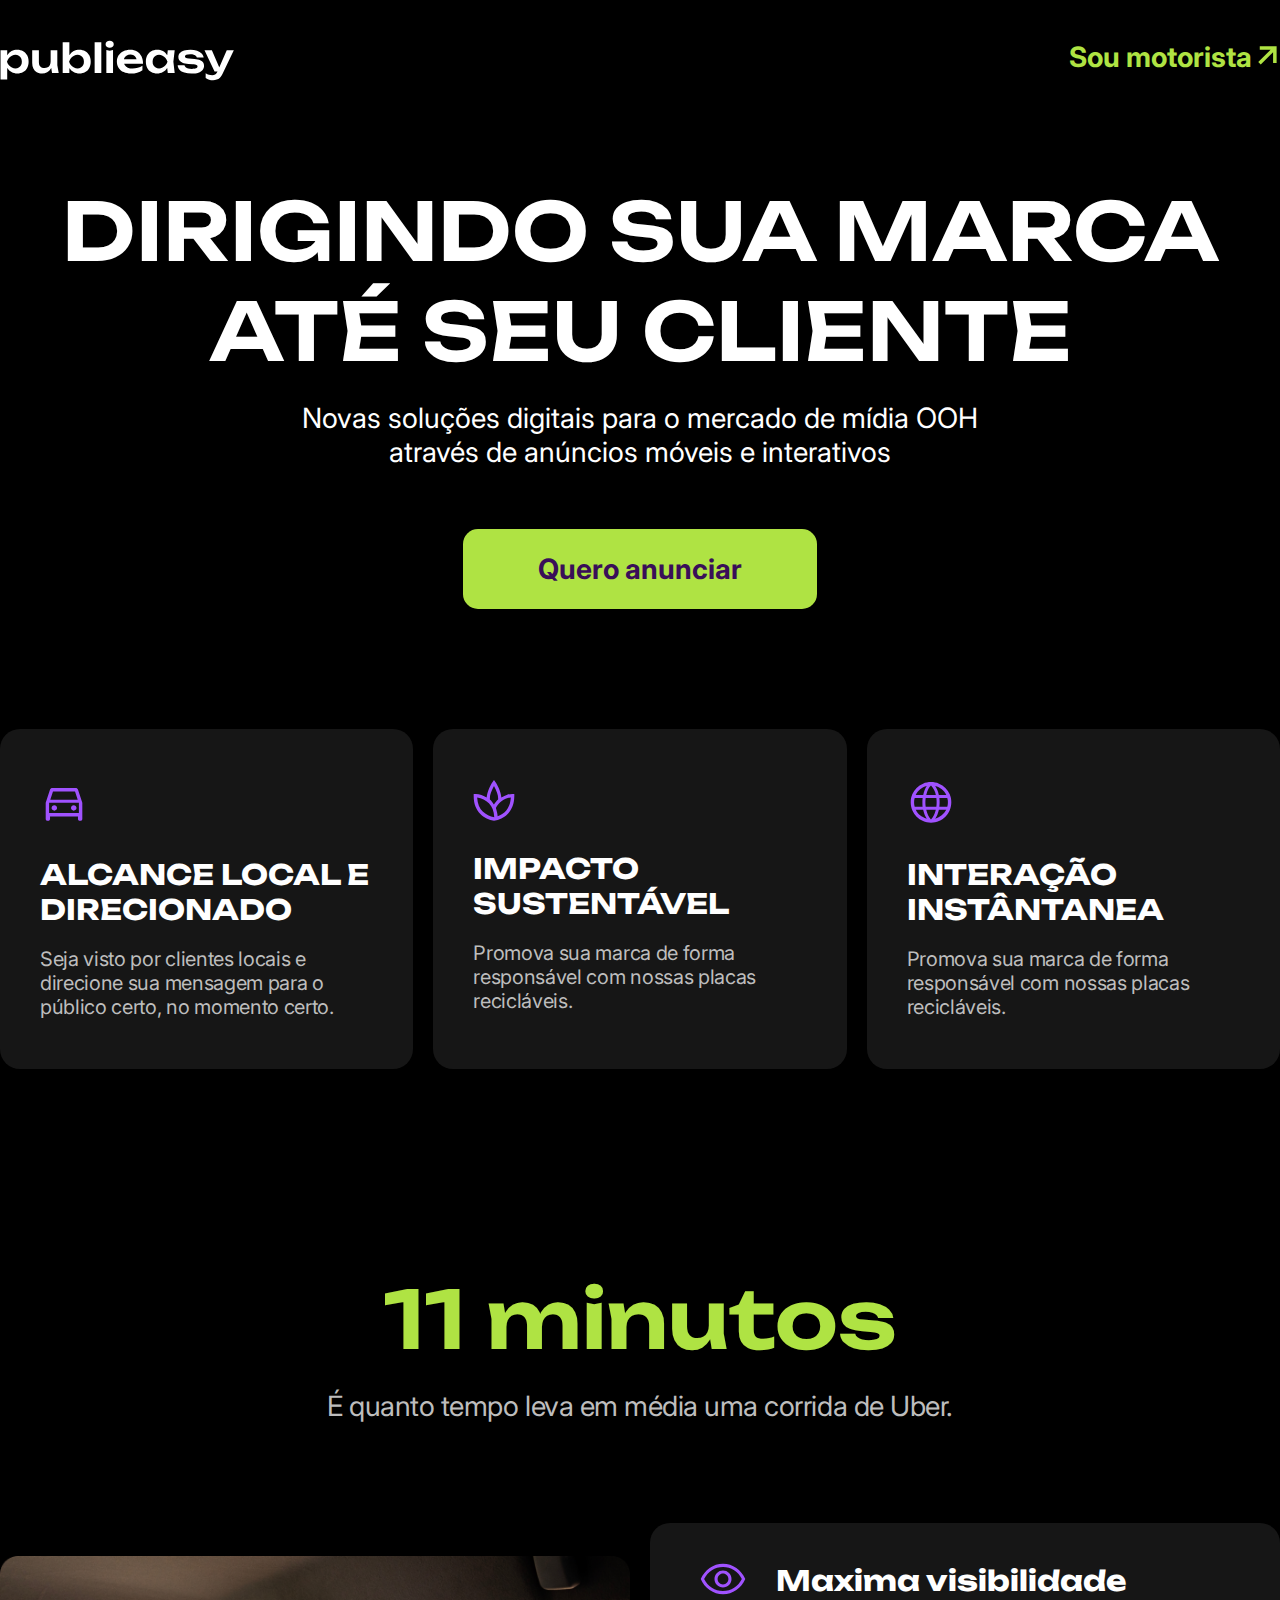
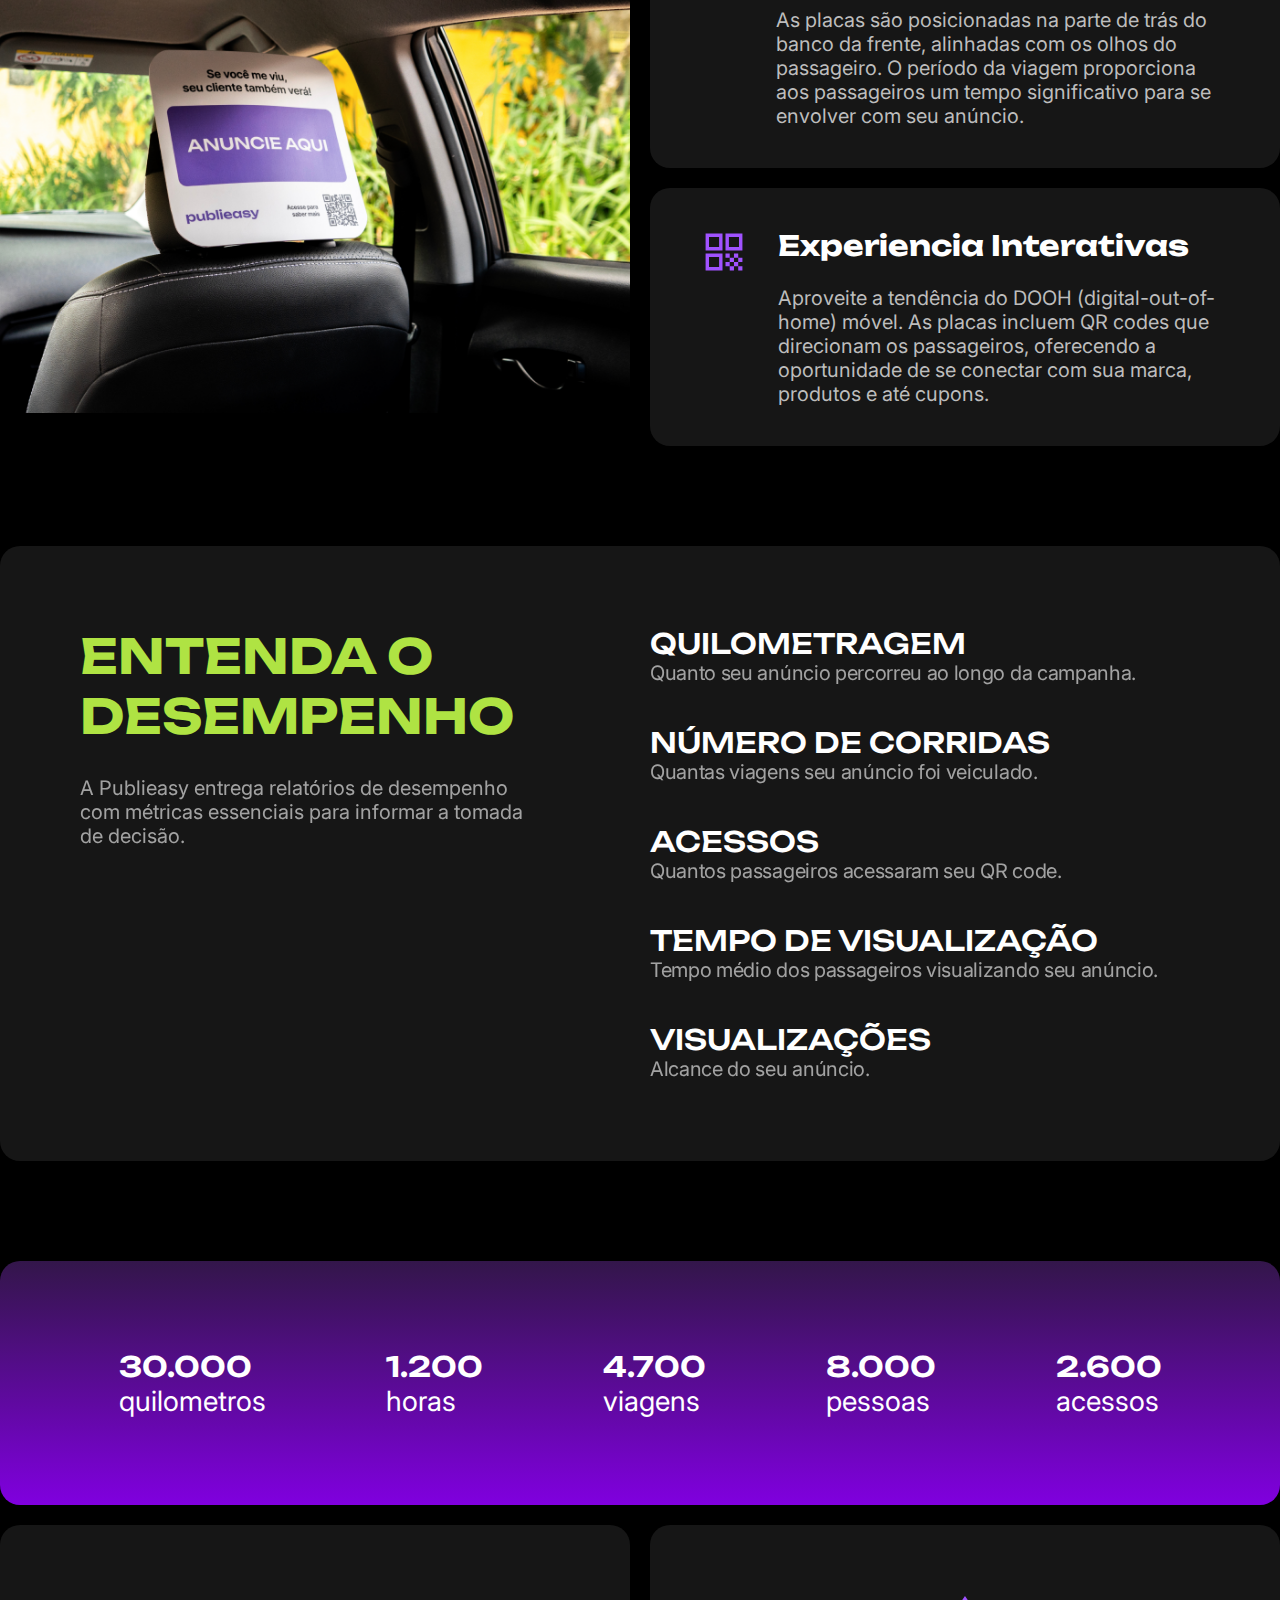
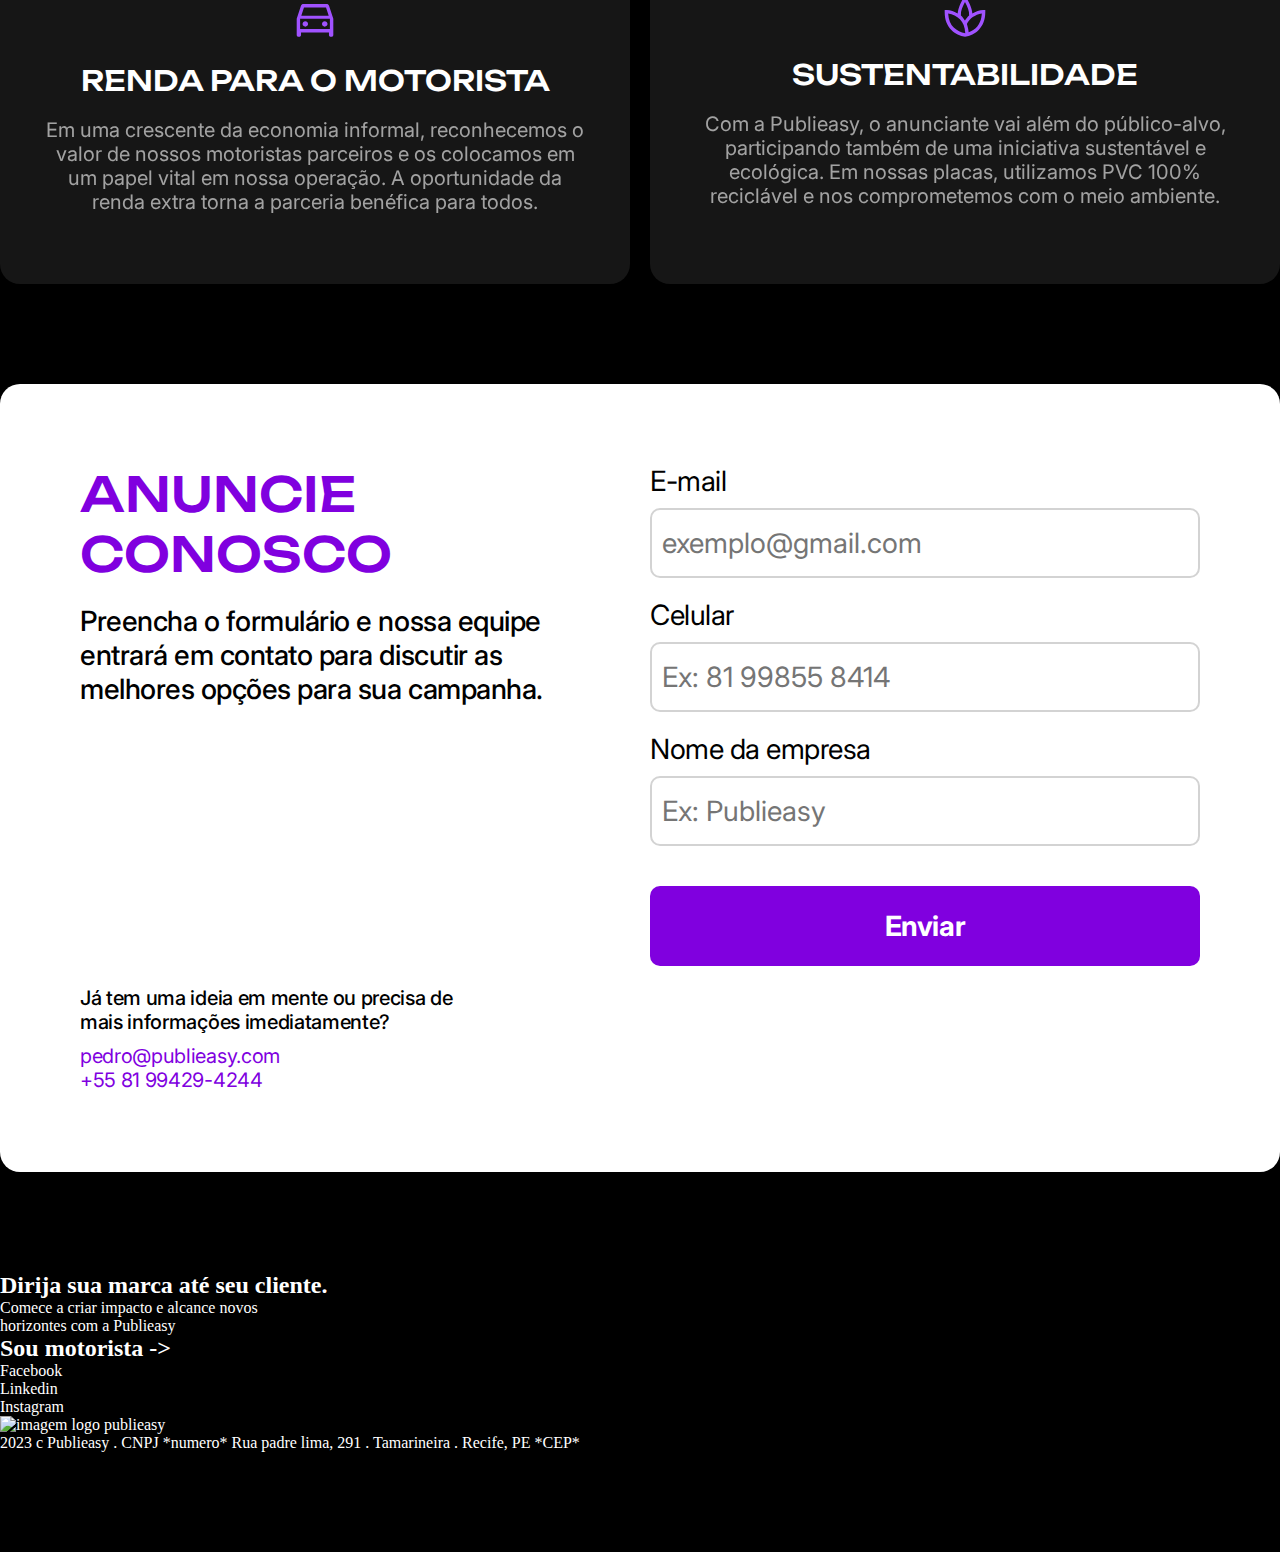
==== commit b8315201: "everything but the footer front end" ====
--- a/templates/index.html
+++ b/templates/index.html
@@ -162,29 +162,29 @@
                     <h2 class="form-title">anuncie<br>conosco</h2>
                     <p class="form-subtitle">Preencha o formulário e nossa equipe<br> entrará em contato para discutir as<br> melhores opções para sua campanha.</p>
                 </div>
-
-                
             </div>
             
             
             <div>
                 <form name="anuncie-conosco" action="">
-                    <div class="forms-inputs">
-                        <label class="forms-label" for="email">E-mail</label>
-                        <input type="email" id="email">
-                    </div>
-                    
-                    <div class="forms-inputs">
-                        <label class="forms-label" for="celular">Celular</label>
-                        <input type="tel" id="celular">
-                    </div>
-                    
-                    <div class="forms-inputs">
-                        <label class="forms-label" for="nome-empresa">Nome da empresa</label>
-                        <input type="text" id="nome-empresa">
-                    </div>
-                    
-                    <button type="submit">Enviar</button>
+                    <div class="all-forms-inputs">
+                        <div class="forms-inputs-div">
+                            <label class="forms-label" for="email">E-mail</label>
+                            <input class="forms-input" type="email" id="email" placeholder="exemplo@gmail.com">
+                        </div>
+                        
+                        <div class="forms-inputs-div">
+                            <label class="forms-label" for="celular">Celular</label>
+                            <input class="forms-input" type="tel" id="celular" placeholder="Ex: 81 99855 8414">
+                        </div>
+                        
+                        <div class="forms-inputs-div">
+                            <label class="forms-label" for="nome-empresa">Nome da empresa</label>
+                            <input class="forms-input" type="text" id="nome-empresa" placeholder="Ex: Publieasy">
+                        </div>
+                    </div>
+                    
+                    <button class="forms-button" type="submit">Enviar</button>
                 </form>
                 
             </div>
--- a/templates/assets/css/index.css
+++ b/templates/assets/css/index.css
@@ -309,6 +309,7 @@
     font-size: 20px;
     opacity: 60%;
     text-align: center;
+    
 }
 
 .form-title{
@@ -322,27 +323,35 @@
 .form-subtitle{
     font-family: "Inter", sans-serif;
     font-size: 28px;
+    font-weight: 500;
     color: #000;
+    margin-top: 20px;
+    letter-spacing: -0.48px;
 }
 
 .grid-container-form{
     display: grid;
     grid-template-columns: repeat(2, 1fr);
     margin: 100px auto;
-    align-items: center;
+    align-items: start;
     gap: 20px 20px;
     background-color: #fff;
+    padding: 80px;
+    border-radius: 20px;
 }
 
 .span-form{
     color: #000;
     font-family: "Inter", sans-serif;
     font-size: 20px;
+    font-weight: 500;
+    letter-spacing: -0.32px;
 }
 
 .form-contacts{
     display: flex;
     flex-direction: column;
+    /* gap: 5px; */
 }
 
 .form-contacts-individual{
@@ -352,10 +361,15 @@
     letter-spacing: -0.32px;
 }
 
+.form-contacts-individual:hover{
+    text-decoration: underline;
+}
+
 .form-contacts-below{
     display: flex;
     flex-direction: column;
     gap: 10px;
+    max-width: 375px;
 }
 
 .forms-label{
@@ -363,10 +377,66 @@
     font-family: "Inter", sans-serif;
     font-size: 28px;
     letter-spacing: -0.48px;
-    /* padding: ; */
-}
-
-.forms-inputs{
-    display: flex;
-    flex-direction: column;
+}
+
+.forms-label:hover{
+    cursor: text;
+}
+
+.forms-input{
+    height: 66px;
+    border-radius: 10px;
+    border: 2px #D3D3D3 solid;
+    font-family: "Inter", sans-serif;
+    font-size: 28px;
+    color: #000;
+    padding-left: 10px; /* padding so you don't write right next to the input border */
+}
+
+.forms-input:focus{
+    border: 2px #000 solid;
+    outline: 0;
+}
+
+.forms-input::placeholder{
+
+}
+
+.forms-inputs-div{
+    display: flex;
+    flex-direction: column;
+    gap: 10px;
+}
+
+.forms-button{
+    width: 100%;
+    display: block;
+    height: 80px;
+    background-color: var(--roxo);
+    border-radius: 10px;
+    margin-top: 40px;
+    /* font */
+    font-family: "Inter", sans-serif;
+    font-size: 28px;
+    font-weight: 700;
+    color: #fff;
+    letter-spacing: -0.48px;
+    /* border, outline, shadows */
+    outline: 0;
+    border: 0;
+    box-shadow: 0;
+}
+
+.forms-button:hover{
+    cursor: pointer;
+}
+
+.all-forms-inputs{
+    display: flex;
+    flex-direction: column;
+    gap: 20px;
+}
+
+.footer-container{
+
 }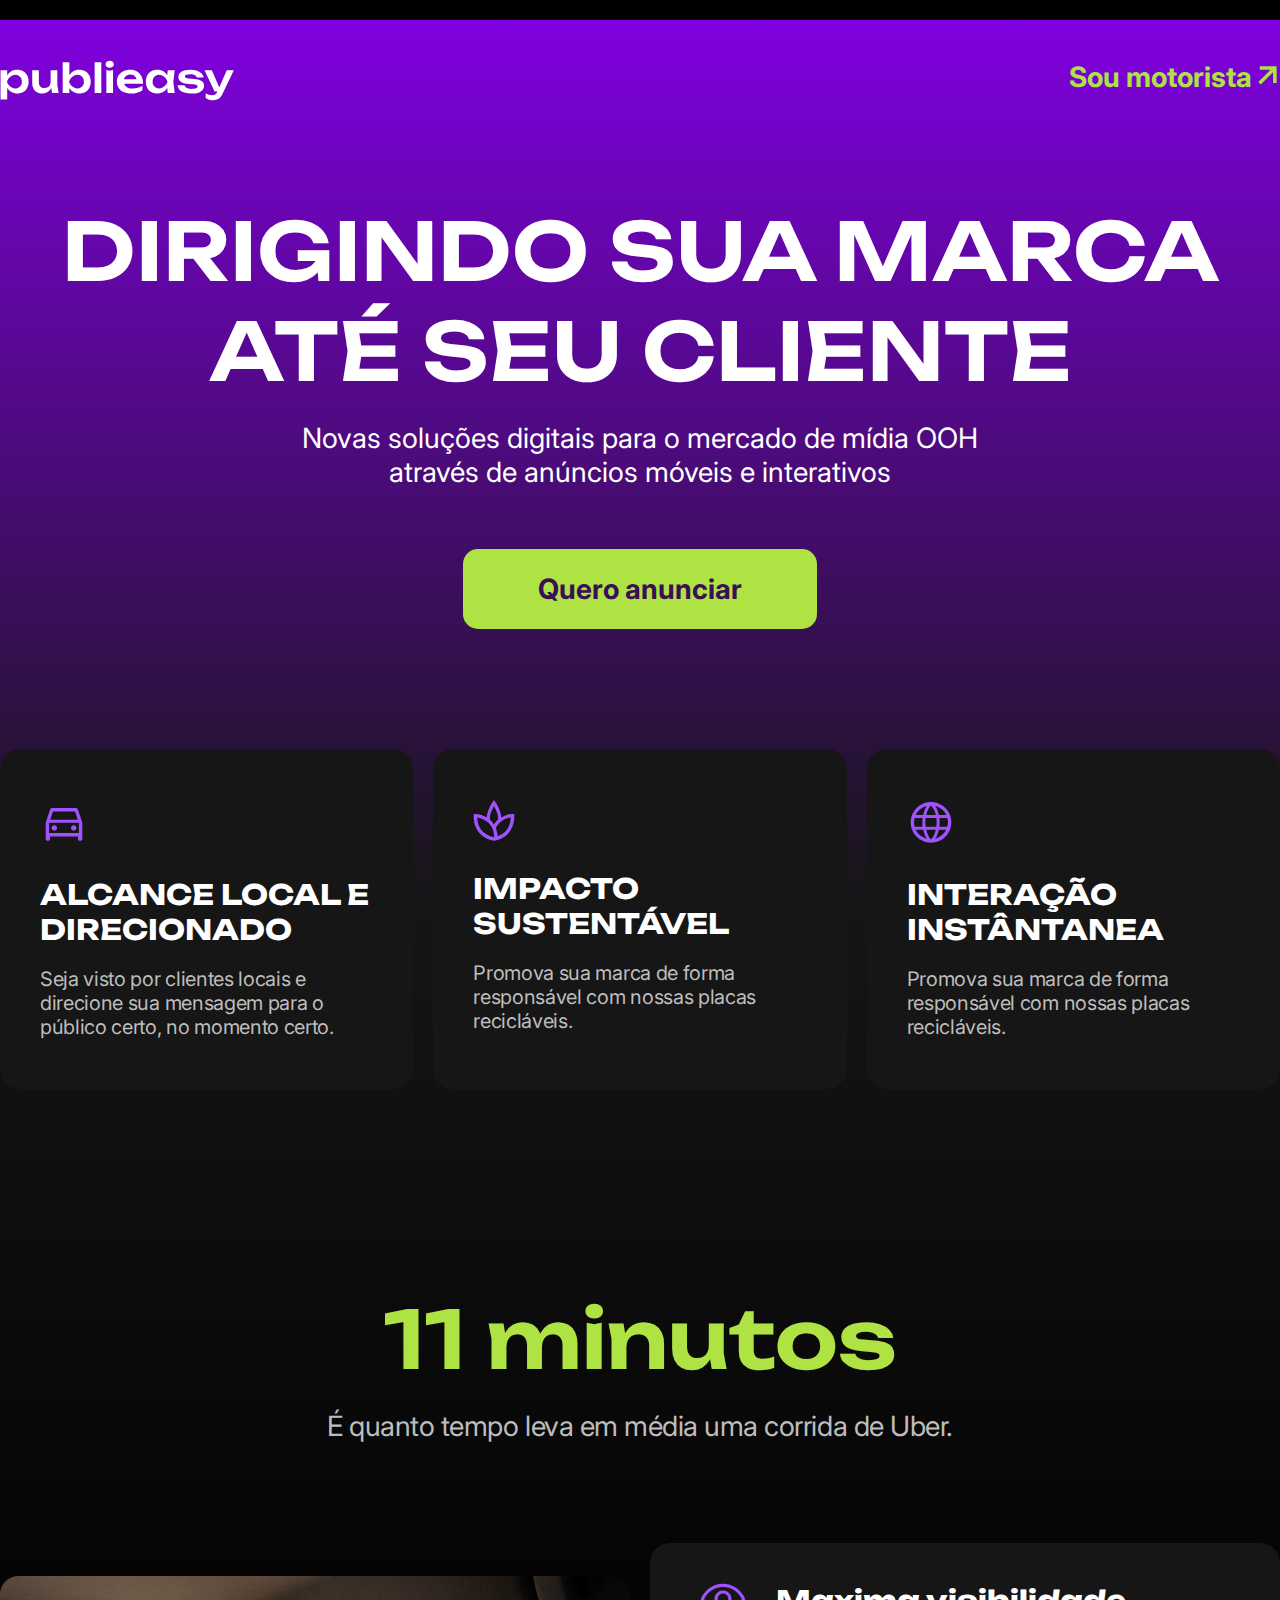
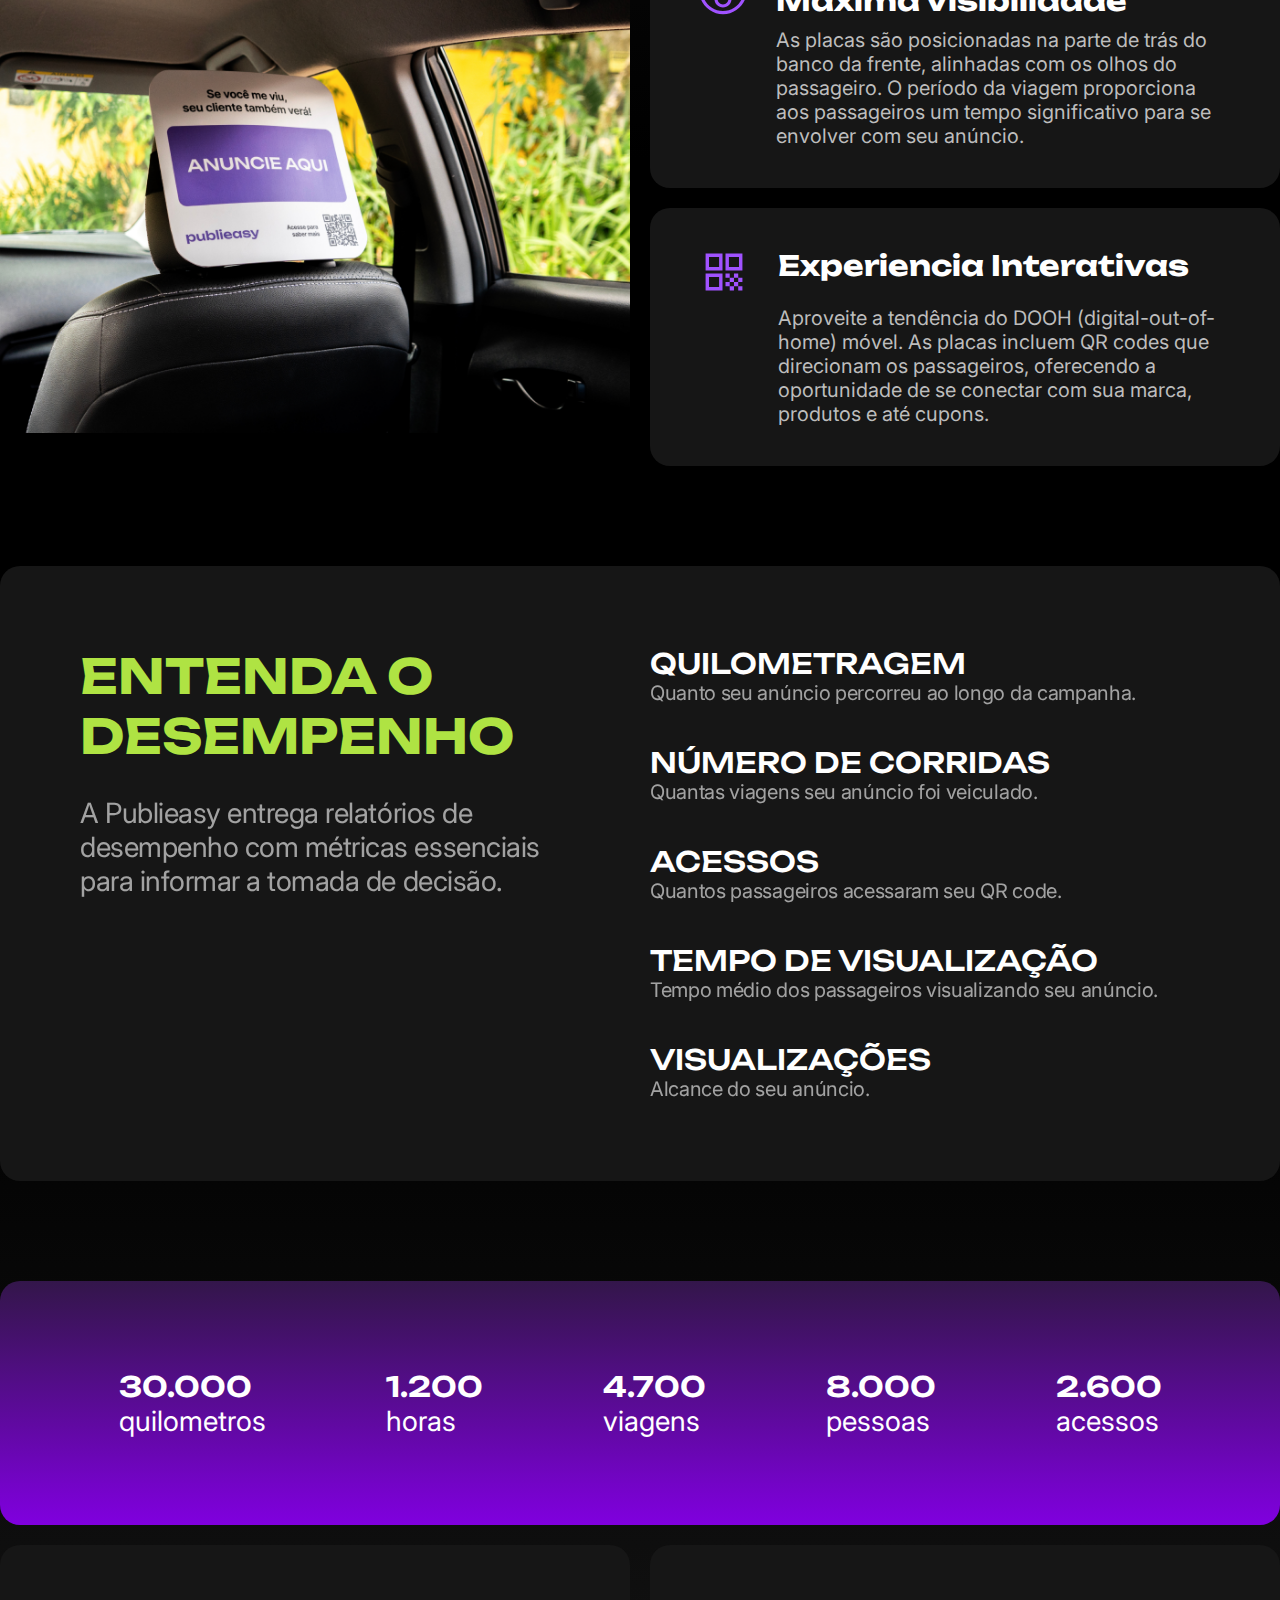
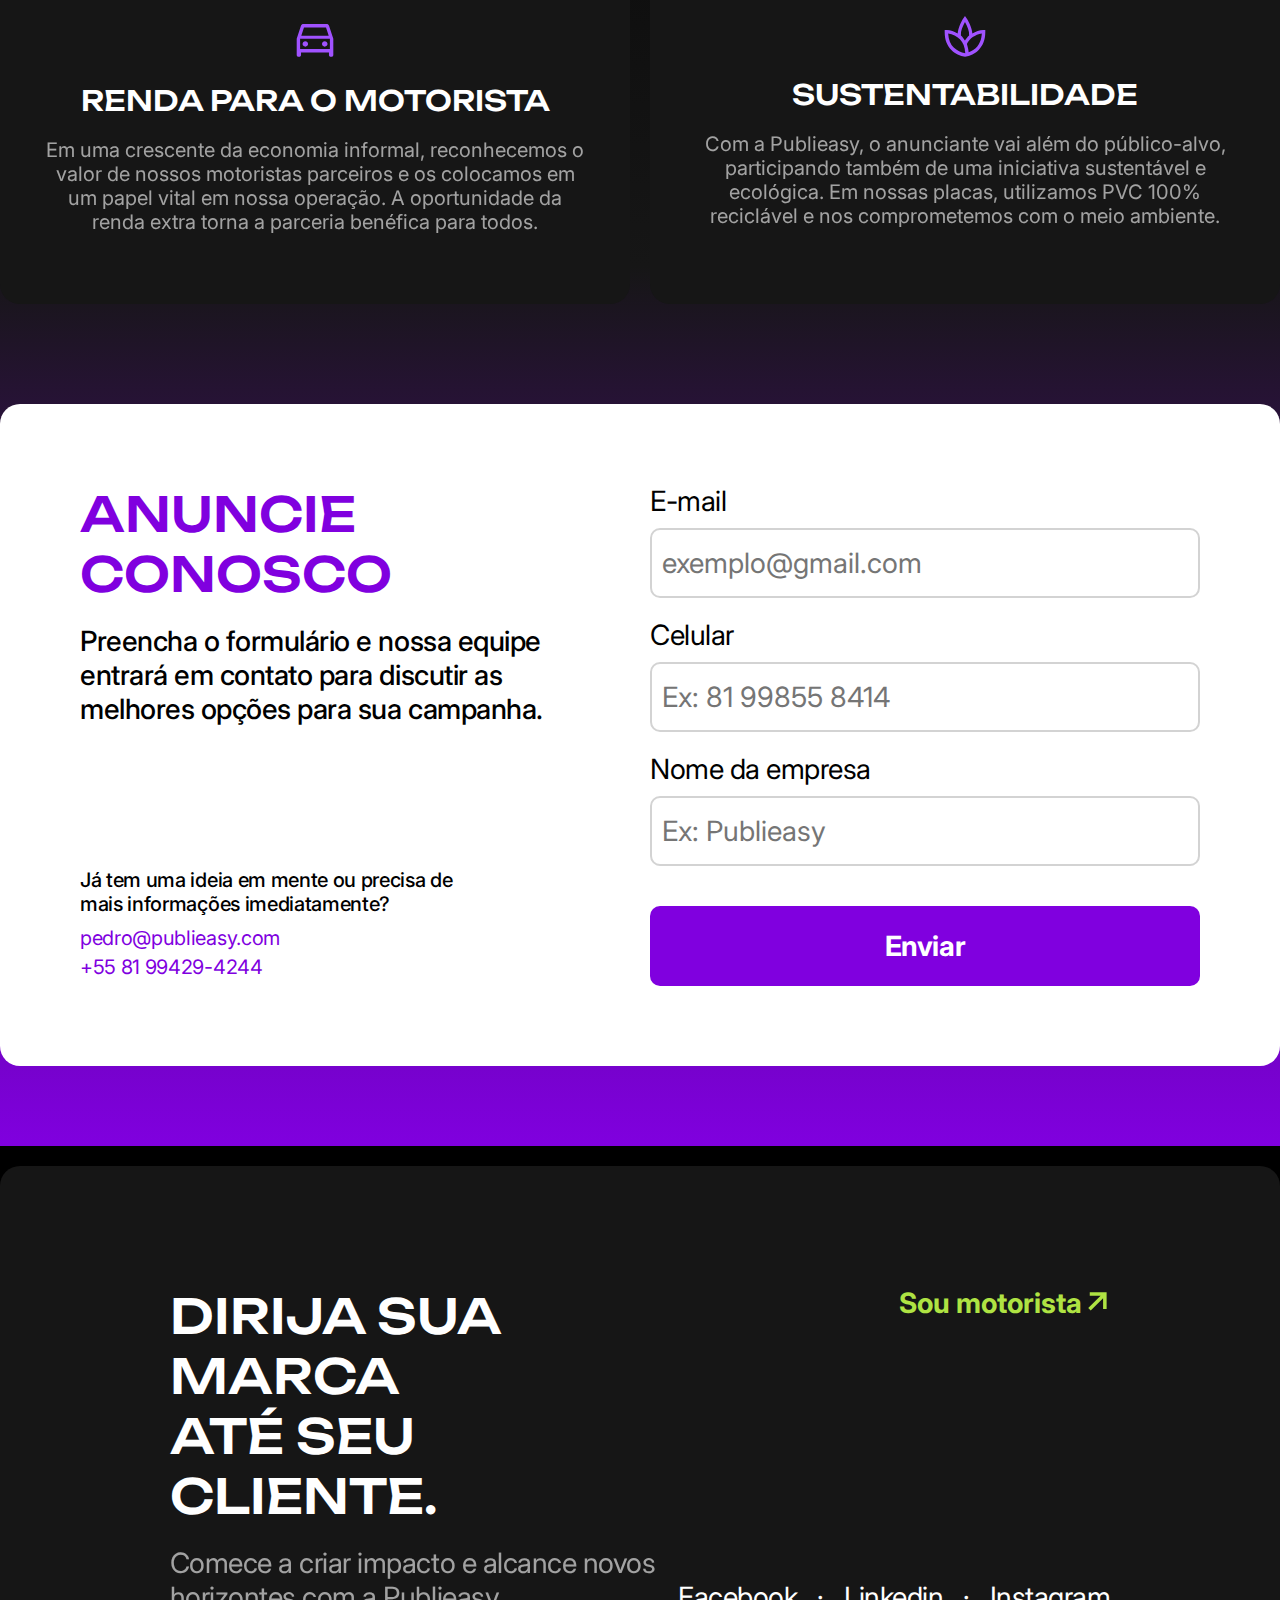
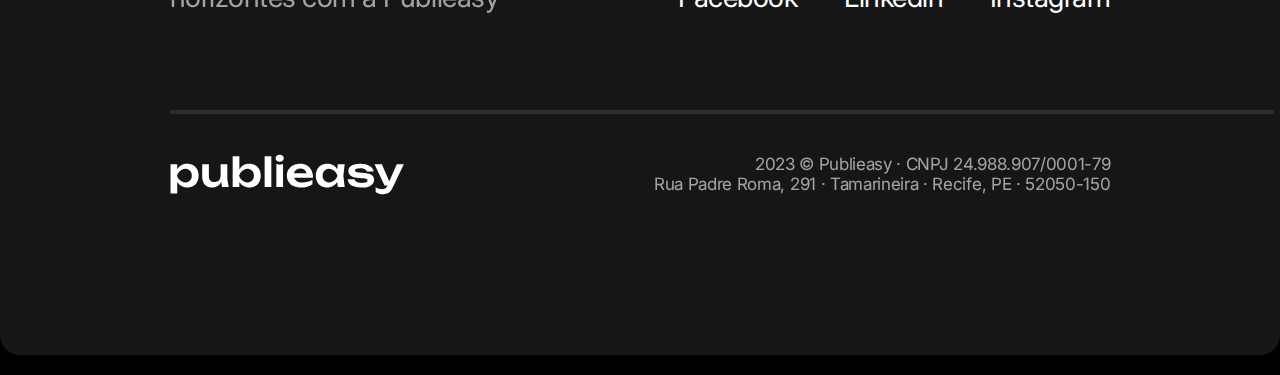
==== commit 447013da: "front end done." ====
--- a/templates/index.html
+++ b/templates/index.html
@@ -9,8 +9,8 @@
 </head>
 <body>
 
-    <header class="container">
-        <nav>
+    <header>
+        <nav class="container">
             <ul class="navigation">
                 <li><a href="index.html"><img src="assets/images/publieasy.svg" alt="imagem publieasy logo"></a></li>
                 <li><a  class="motorista" href="https://forms.gle/A2tpiHFgyftmkmxg7" target="_blank">Sou motorista</a></li>
@@ -21,7 +21,7 @@
     
     <main class="container">
         <div class="initial-content">
-            <h1 class="slogan">Dirigindo sua marca<br> até seu cliente</h1> <!-- maiusculo -->
+            <h1 class="slogan-title">Dirigindo sua marca<br> até seu cliente</h1> <!-- maiusculo -->
             <P class="sub-slogan">Novas soluções digitais para o mercado de mídia OOH <br>através de anúncios móveis e interativos</P>
             <a class="botao" href="">Quero anunciar</a>
         </div>
@@ -157,14 +157,23 @@
         </div>
 
         <div class="grid-container-form">
-            <div>
+            <div class="left-side-form">
                 <div>
-                    <h2 class="form-title">anuncie<br>conosco</h2>
-                    <p class="form-subtitle">Preencha o formulário e nossa equipe<br> entrará em contato para discutir as<br> melhores opções para sua campanha.</p>
-                </div>
-            </div>
-            
-            
+                    <div>
+                        <h2 class="form-title">anuncie<br>conosco</h2>
+                        <p class="form-subtitle">Preencha o formulário e nossa equipe<br> entrará em contato para discutir as<br> melhores opções para sua campanha.</p>
+                    </div>
+                </div>
+                
+                <div class="form-contacts-below">
+                    <span class="span-form">Já tem uma ideia em mente ou precisa de mais informações imediatamente?</span>
+                    <div class="form-contacts">
+                        <a class="form-contacts-individual" href="mailto:pedro@publieasy.com">pedro@publieasy.com</a>
+                        <a class="form-contacts-individual" href="tel:+558199429-4244">+55 81 99429-4244</a>
+                    </div>
+                </div>
+            </div>
+
             <div>
                 <form name="anuncie-conosco" action="">
                     <div class="all-forms-inputs">
@@ -186,48 +195,44 @@
                     
                     <button class="forms-button" type="submit">Enviar</button>
                 </form>
-                
-            </div>
-            
-            <div class="form-contacts-below">
-                <span class="span-form">Já tem uma ideia em mente ou precisa de mais informações imediatamente?</span>
-                <div class="form-contacts">
-                    <a class="form-contacts-individual" href="mailto:pedro@publieasy.com">pedro@publieasy.com</a>
-                    <a class="form-contacts-individual" href="tel:+558199429-4244">+55 81 99429-4244</a>
-                </div>
-            </div>
+            </div>
+            
+            
         </div>
 
     </main>
 
     <footer>
-        <div class="container">
-            <div>
-                <div>
-                    <h2>Dirija sua marca até seu cliente.</h2>
-                    <p>Comece a criar impacto e alcance novos<br>horizontes com a Publieasy</p>
-                </div>
-                <div>
-                    <h2><a href="">Sou motorista -></a></h2>
-                    <ul>
-                        <li>Facebook</li>
-                        <li>Linkedin</li>
-                        <li>Instagram</li>
+        <div class="container footer">
+            <div class="footer-sm-container"> <!-- sm - social media -->
+                <div class="footer-slogan-container">
+                    <h2 class="footer-slogan">Dirija sua marca<br>até seu cliente.</h2>
+                    <p class="footer-subtitle">Comece a criar impacto e alcance novos<br>horizontes com a Publieasy</p>
+                </div>
+
+                <div class="social-media-container">
+                    <h2><a  class="motorista" href="https://forms.gle/A2tpiHFgyftmkmxg7" target="_blank">Sou motorista</a></h2>
+                    <ul class="social-media">
+                        <li><a href="">Facebook</a></li>
+                        <li><span href="">·</span></li>
+                        <li><a href="">Linkedin</a></li>
+                        <li><span href="">·</span></li>
+                        <li><a href="">Instagram</a></li>
                     </ul>
                 </div>
             </div>
             
             <!-- <hr> Fazer HR no css pelo amor -->
-            <div>
-                <img src="" alt="imagem logo publieasy">
-                <div>
-                    <span>2023 c Publieasy . CNPJ *numero*</span>
-                    <span>Rua padre lima, 291 . Tamarineira . Recife, PE *CEP*</span>
+            <div class="footer-div-span">
+                <li><a href="index.html"><img src="assets/images/publieasy.svg" alt="imagem publieasy logo"></a></li>
+                <div class="footer-span">
+                    <span>2023 © Publieasy · CNPJ 24.988.907/0001-79<br></span>
+                    <span>Rua Padre Roma, 291 · Tamarineira · Recife, PE · 52050-150</span>
                 </div>
             </div>
         </div>
     </footer>
 
-    
 </body>
+
 </html>--- a/templates/assets/css/index.css
+++ b/templates/assets/css/index.css
@@ -62,7 +62,7 @@
 .navigation{
     display: flex;
     justify-content: space-between;
-    padding-top: 40px;
+    padding-top: 60px;
 }
 
 .initial-content{
@@ -71,7 +71,7 @@
     align-items: center;
 }
 
-.slogan{
+.slogan-title{
     font-family: "Unbounded", sans-serif;
     font-size: 80px;
     font-weight: 600;
@@ -231,7 +231,8 @@
 
 .performance-subtitle{
     font-family: "Inter", sans-serif;
-    font-size: 20px;
+    font-size: 28px;
+    letter-spacing: -0.48px;
     opacity: 60%;
 }
 
@@ -351,7 +352,7 @@
 .form-contacts{
     display: flex;
     flex-direction: column;
-    /* gap: 5px; */
+    gap: 5px;
 }
 
 .form-contacts-individual{
@@ -398,9 +399,9 @@
     outline: 0;
 }
 
-.forms-input::placeholder{
-
-}
+/* .forms-input::placeholder{
+
+} */
 
 .forms-inputs-div{
     display: flex;
@@ -437,6 +438,154 @@
     gap: 20px;
 }
 
+.left-side-form{
+    display: flex;
+    flex-direction: column;
+    gap: 142px;
+}
+
 .footer-container{
-
+    background-color: #161616;
+
+}
+
+.footer-slogan-container{
+    display: flex;
+    flex-direction: column;
+    gap: 20px;
+}
+
+.footer-slogan{
+    text-transform: uppercase;
+    font-family: "Unbounded", sans-serif;
+    font-size: 48px;
+    font-weight: 500;
+}
+
+.footer-subtitle{
+    font-family: "Inter", sans-serif;
+    font-size: 28px;
+    opacity: 60%;
+    letter-spacing: -0.48px;
+}
+
+.footer-sm-container{
+    display: flex;
+    padding: 0 80px 100px 80px;
+    justify-content: space-between;
+    position: relative;
+}
+
+.social-media-container{
+    display: flex;
+    flex-direction: column;
+    justify-content: space-between;
+}
+
+.social-media-container h2{
+    margin-left: auto;
+}
+
+.social-media{
+    display: flex;
+    gap: 20px;
+    font-family: "Inter", sans-serif;
+    font-size: 28px;
+    letter-spacing: -0.48px;
+}
+
+.social-media li:nth-child(even) span{
+    cursor: default;   
+}
+
+.footer{
+    position: relative;
+    overflow: hidden;
+    background-color: #161616;
+    padding: 120px 7%;
+    border-radius: 20px;
+    margin-bottom: 20px !important;
+}
+
+.footer-sm-container::after{
+    content: '';
+    position: absolute;
+    border: 2px solid #fff;
+    opacity: 10%;
+    width: 100%;
+    overflow: hidden;
+    bottom: 0;
+}
+
+.footer-div-span{
+    display: flex;
+    justify-content: space-between;
+    padding: 40px 80px;
+}
+
+.footer-span{
+    font-family: "Inter", sans-serif;
+    font-size: 17px;
+    letter-spacing: -0.32px;
+    opacity: 60%;
+    text-align: right;
+}
+
+header{
+    position: relative;
+}
+
+header::after{
+    content: '';
+    position: absolute;
+    vertical-align: middle;
+    top: 0;
+    width: calc(1520px + 7%);
+    left: calc((100% - (1520px + 7%))/2);
+    border-radius: 20px 20px 0 0;
+    top: 20px;
+    height: 880px;
+    z-index: -1;
+    background: linear-gradient(180deg, var(--roxo), var(--cinza-preto-escuro));
+}
+
+header::before{
+    content: '';
+    position: absolute;
+    vertical-align: middle;
+    top: 880px;
+    width: calc(1520px + 7%);
+    left: calc((100% - (1520px + 7%))/2);
+    height: 880px;
+    z-index: -1;
+    background: linear-gradient(180deg, var(--cinza-preto-escuro), #000);
+}
+
+footer{
+    position: relative;
+}
+
+footer::before{
+    content: '';
+    position: absolute;
+    vertical-align: middle;
+    top: -900px;
+    width: calc(1520px + 7%);
+    left: calc((100% - (1520px + 7%))/2);
+    border-radius: 0 0 20px 20px;
+    height: 880px;
+    z-index: -1;
+    background: linear-gradient(0deg, var(--roxo), var(--cinza-preto-escuro));
+}
+
+footer::after{
+    content: '';
+    position: absolute;
+    vertical-align: middle;
+    width: calc(1520px + 7%);
+    left: calc((100% - (1520px + 7%))/2);
+    top: calc(-900px - 880px);
+    height: 880px;
+    z-index: -1;
+    background: linear-gradient(0deg, var(--cinza-preto-escuro), #000);
 }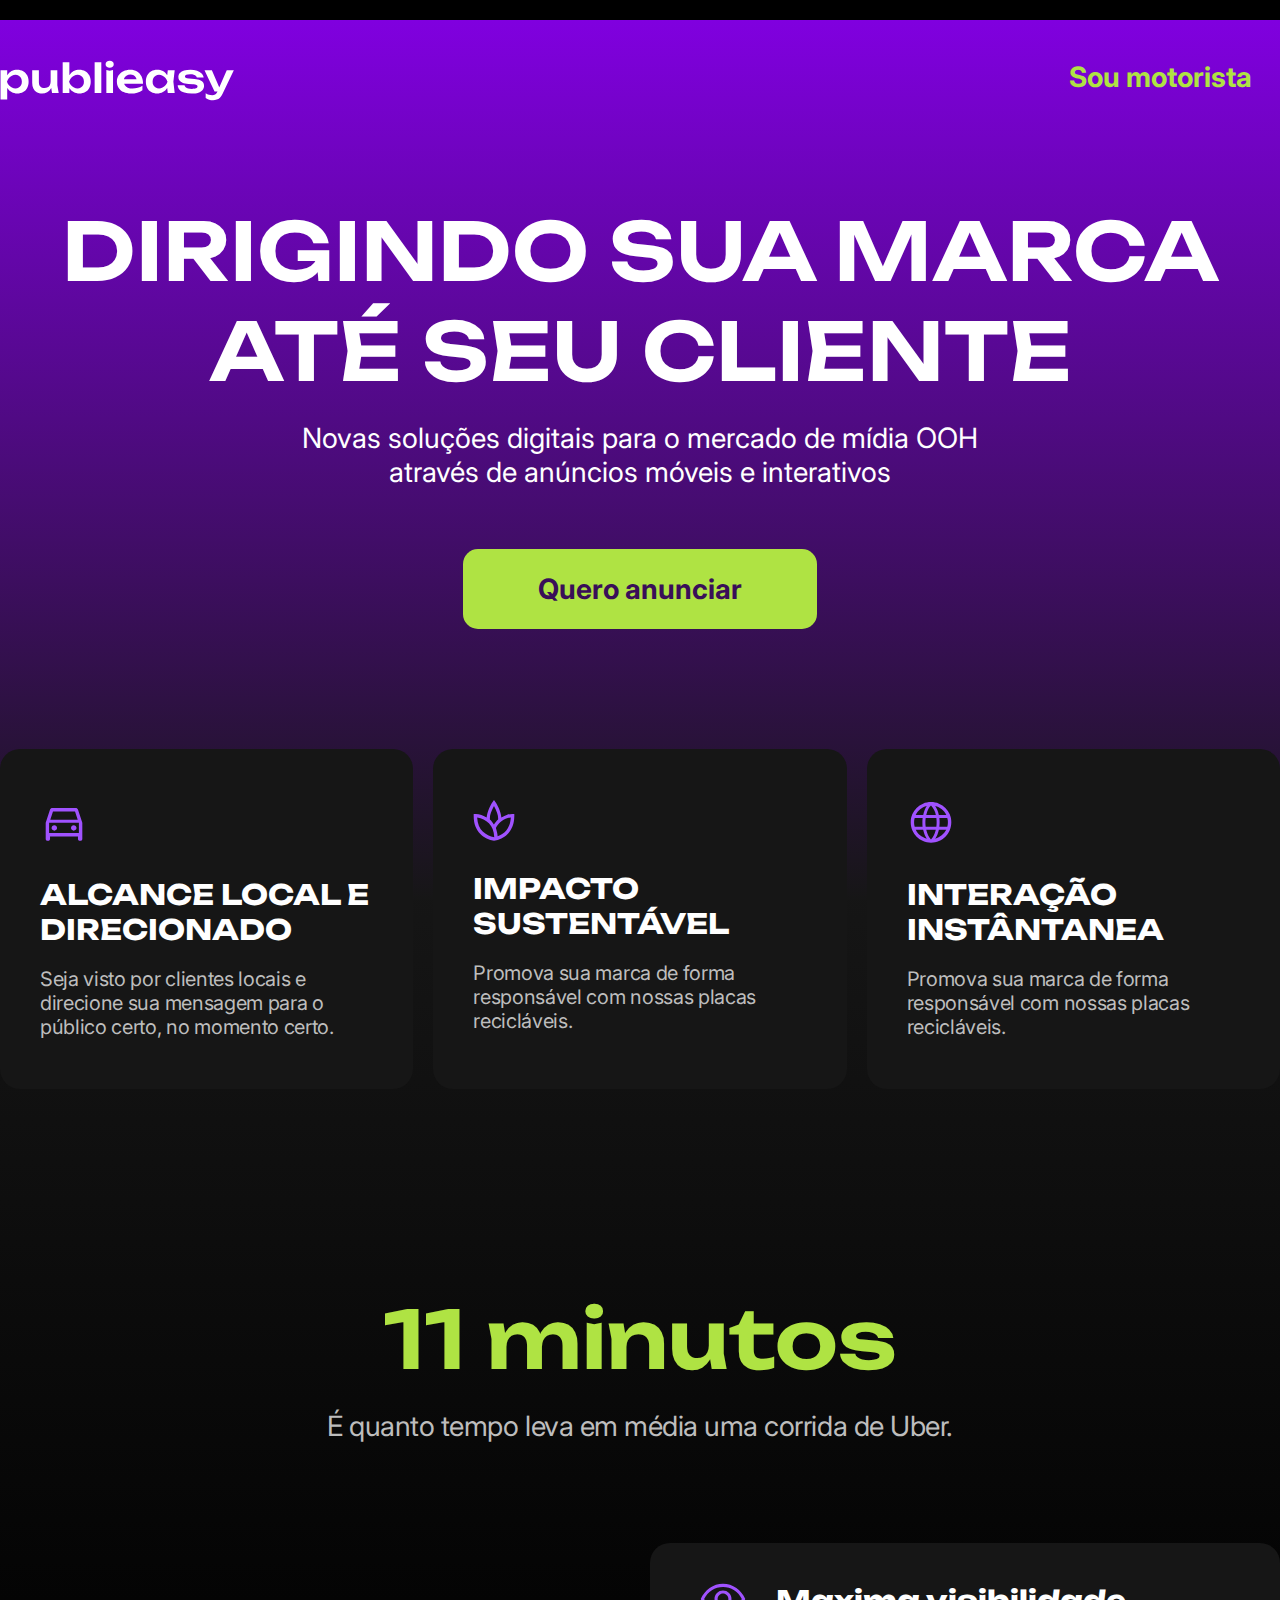
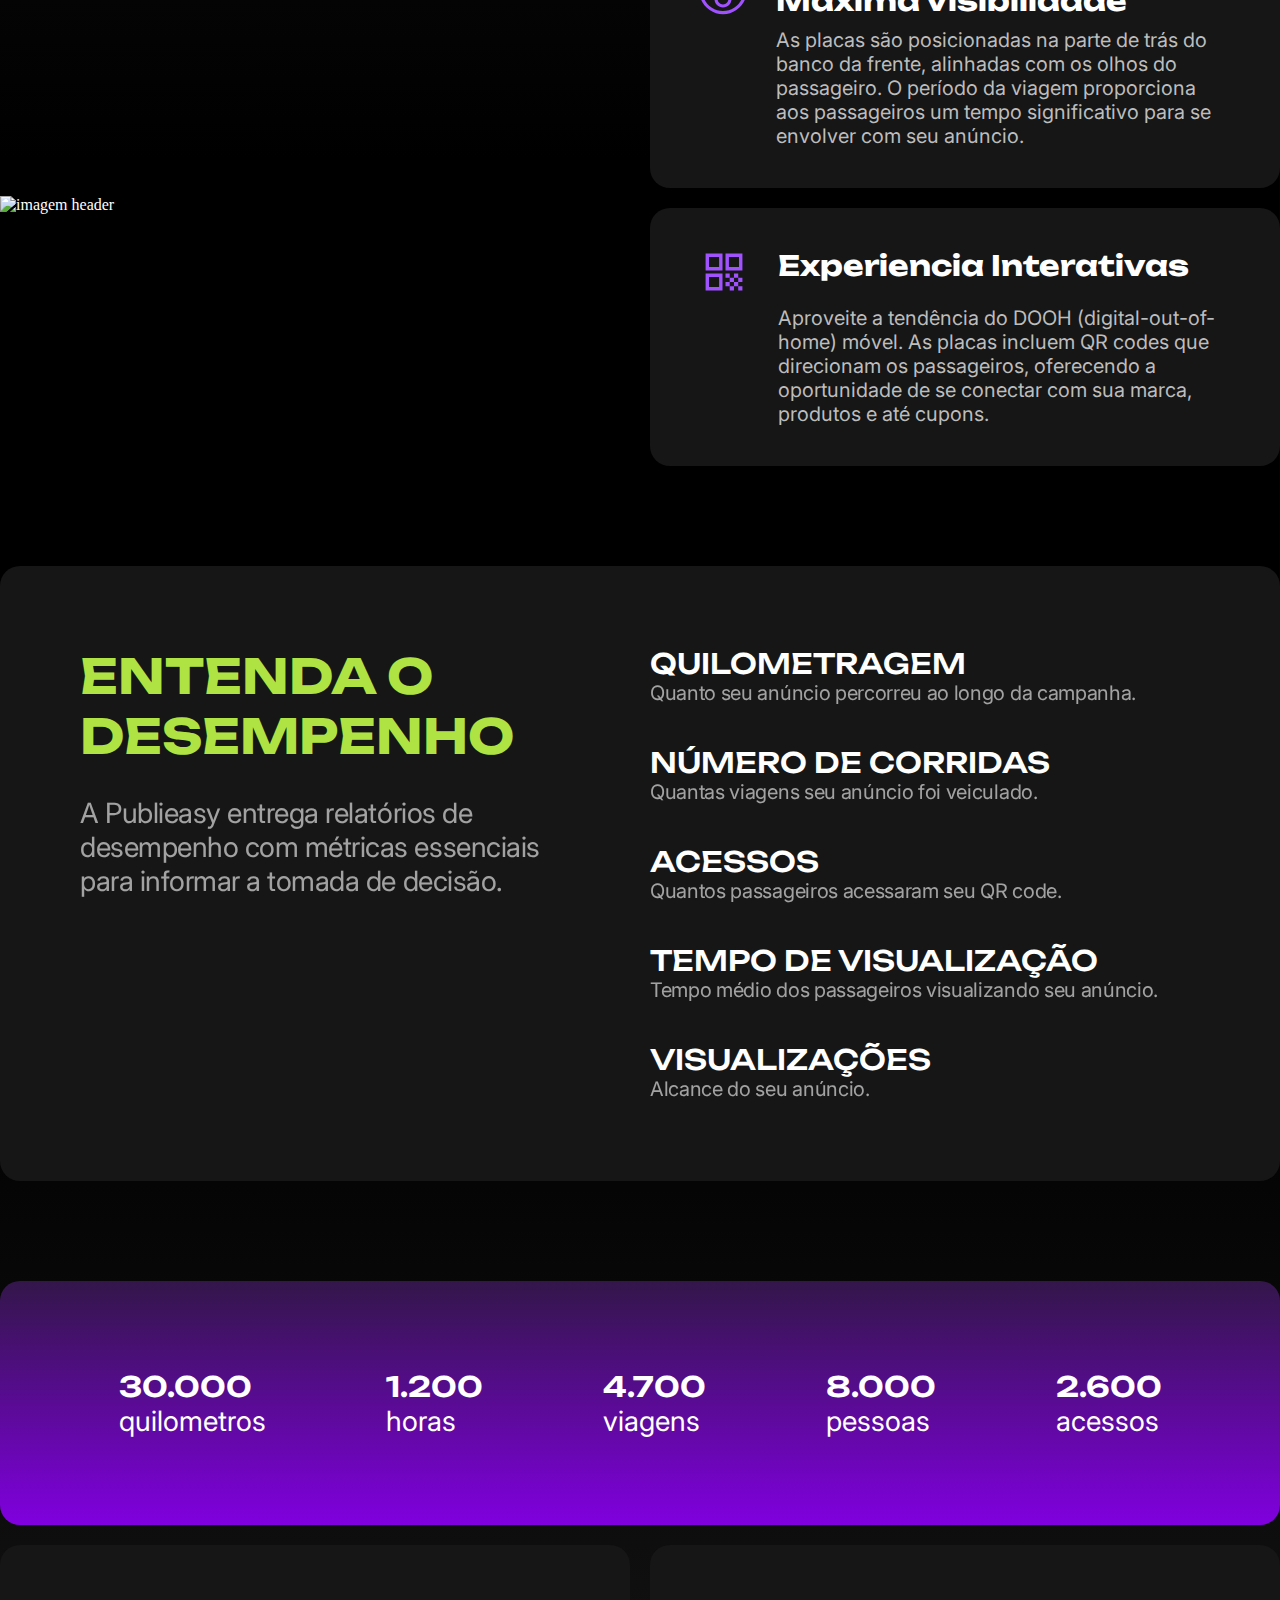
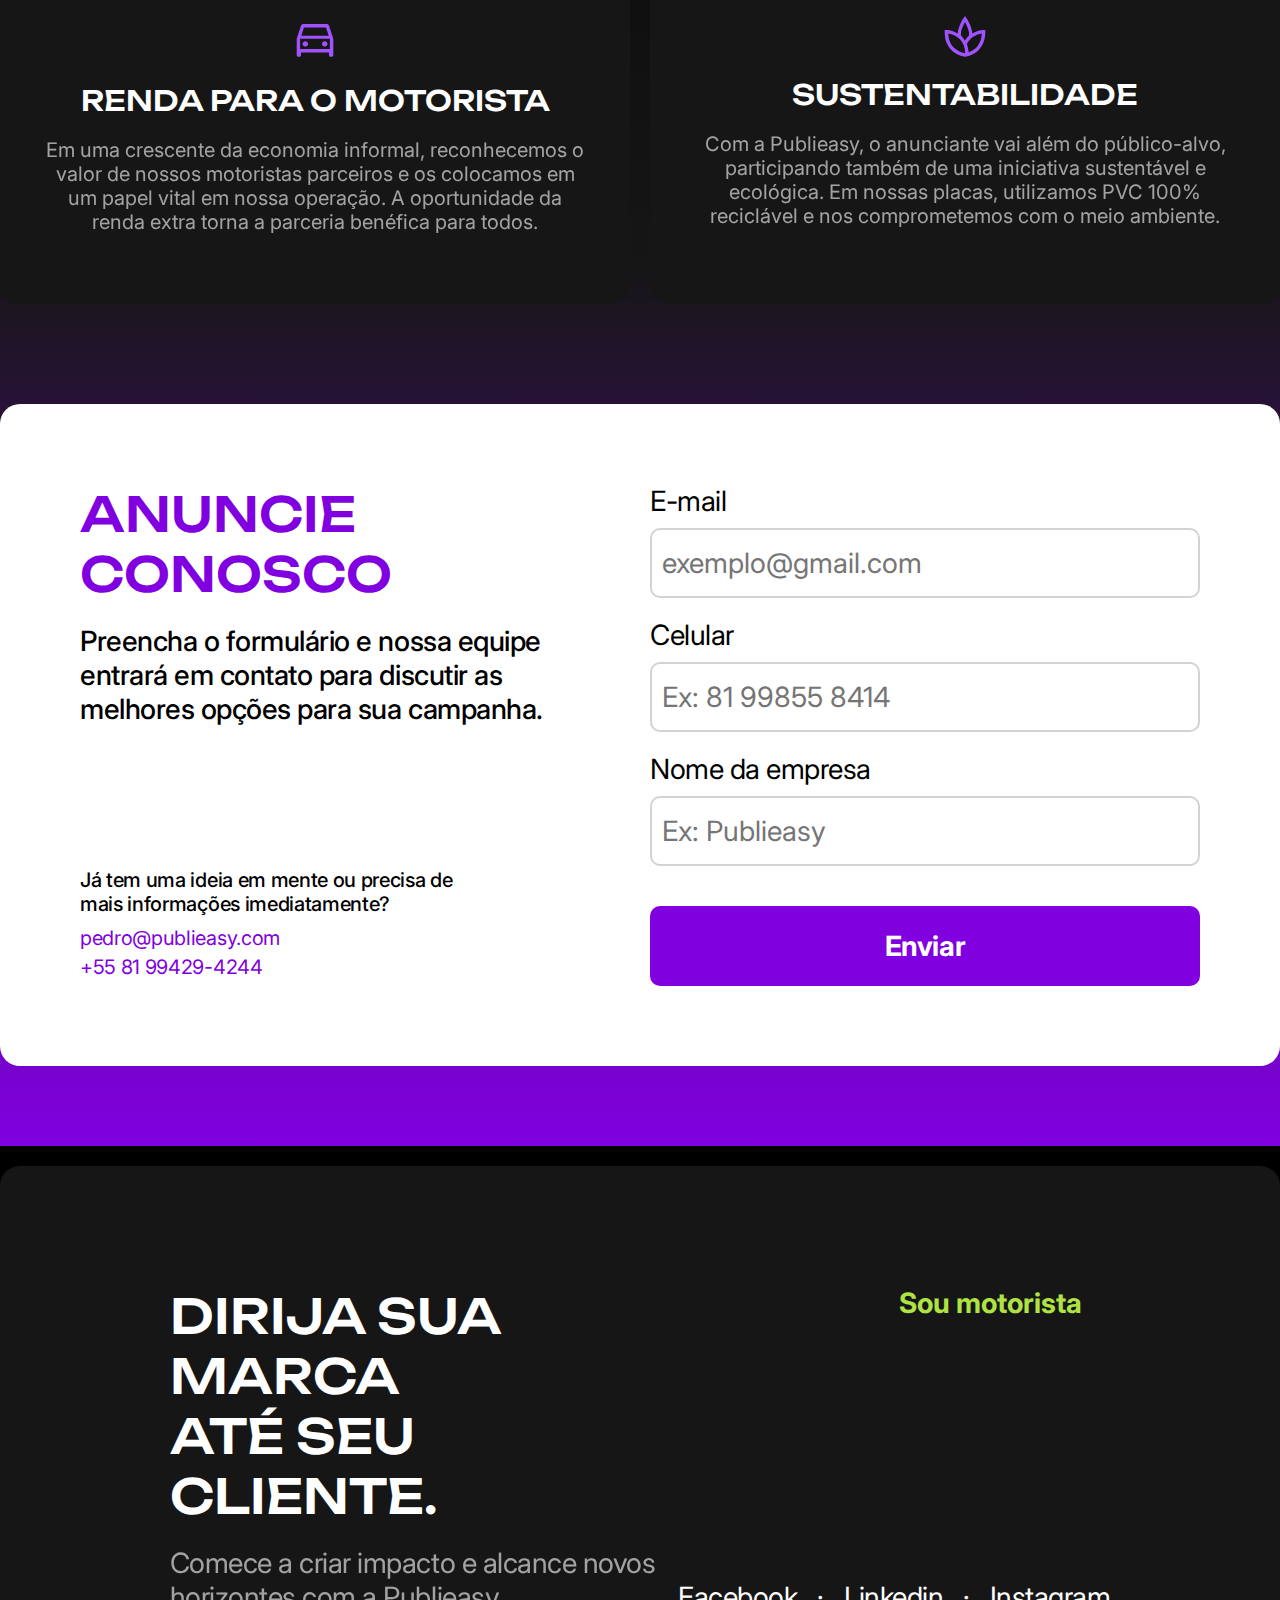
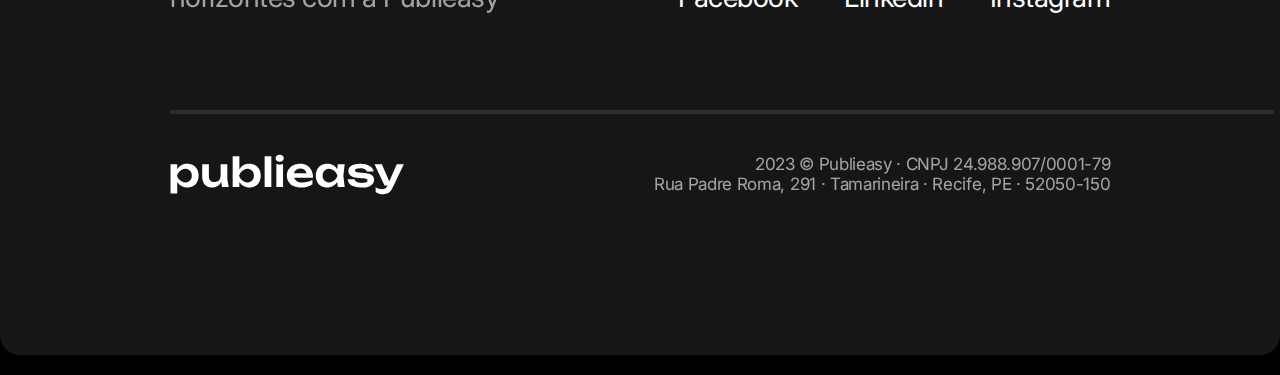
==== commit 106a0eb8: "organization and smoothness" ====
--- a/templates/index.html
+++ b/templates/index.html
@@ -12,7 +12,7 @@
     <header>
         <nav class="container">
             <ul class="navigation">
-                <li><a href="index.html"><img src="assets/images/publieasy.svg" alt="imagem publieasy logo"></a></li>
+                <li><a href="index.html"><img src="assets/images/publi-logos/publieasy.svg" alt="imagem publieasy logo"></a></li>
                 <li><a  class="motorista" href="https://forms.gle/A2tpiHFgyftmkmxg7" target="_blank">Sou motorista</a></li>
             </ul>
         </nav>    
@@ -23,13 +23,13 @@
         <div class="initial-content">
             <h1 class="slogan-title">Dirigindo sua marca<br> até seu cliente</h1> <!-- maiusculo -->
             <P class="sub-slogan">Novas soluções digitais para o mercado de mídia OOH <br>através de anúncios móveis e interativos</P>
-            <a class="botao" href="">Quero anunciar</a>
+            <a class="botao" href="#quero-anunciar">Quero anunciar</a> <!-- DESCER SUAVE JS. -->
         </div>
         
         <div class="horizontal-cards-container"> <!-- maiusculo -->
             
             <div class="cards-container">
-                <img class="imgs-card" src="./assets/images/directions_car.svg" alt="">
+                <img class="imgs-card" src="./assets/images/icons/directions_car.svg" alt="">
                 <h3 class="card-titles">Alcance local e direcionado</h3>
                 <div class="txt-ms">
                     <p class="card-subtitle">Seja visto por clientes locais e direcione sua mensagem para o público certo, no momento certo.</p>
@@ -37,7 +37,7 @@
             </div>
             
             <div class="cards-container">
-                <img class="imgs-card" src="./assets/images/spa.svg" alt="">
+                <img class="imgs-card" src="./assets/images/icons/spa.svg" alt="">
                 <h3 class="card-titles">Impacto sustentável</h3>
                 <div class="txt-ms">
                     <p class="card-subtitle">Promova sua marca de forma responsável com nossas placas recicláveis.</p>
@@ -45,37 +45,37 @@
             </div>
             
             <div class="cards-container">
-                <img class="imgs-card" src="./assets/images/language.svg" alt="">
+                <img class="imgs-card" src="./assets/images/icons/language.svg" alt="">
                 <h3 class="card-titles">Interação instântanea</h3>
                 <div class="txt-ms">
                     <p class="card-subtitle">Promova sua marca de forma responsável com nossas placas recicláveis.</p>
                 </div>
             </div>
-
-        </div>
-
-        <div class="">
+        </div>
+
+        <div>
+
             <div>
                 <h2 class="minutagem">11 minutos</h2> <!-- maiusculo -->
                 <p class="minutagem-subtitle">É quanto tempo leva em média uma corrida de Uber.</p>
             </div>
+
             <div class="grid-container">
-                <img src="./assets/images/header_photo.png" alt="imagem header">
-            
+                <img src="./assets/images/publi-product/header-diagonal-far.svg" alt="imagem header">
+
                 <div class="grid-card-container">
                     <div class="grid-cards">
-                        <img src="./assets/images/visibility.svg" alt="">
+                        <img src="./assets/images/icons/visibility.svg" alt=""> <!-- CARROSSEL AQUI JS. -->
                         <h3 class="grid-title">Maxima visibilidade</h3>
                         <p class="grid-paragraph">As placas são posicionadas na parte de trás do banco da frente, alinhadas com os olhos do passageiro. O período da viagem proporciona aos passageiros um tempo significativo para se envolver com seu anúncio.</p>
                     </div> <!-- maiusculo -->
             
                     <div class="grid-cards">
-                        <img src="./assets/images/qr_code.svg" alt="">
+                        <img src="./assets/images/icons/qr_code.svg" alt="">
                         <h3 class="grid-title">Experiencia Interativas</h3>
                         <p class="grid-paragraph">Aproveite a tendência do DOOH (digital-out-of-home) móvel. As placas incluem QR codes que direcionam os passageiros, oferecendo a oportunidade de se conectar com sua marca, produtos e até cupons.</p>
                     </div> <!-- maiusculo -->
                 </div>
-            
             </div>
 
             <div class="grid-container performance-grid"> <!-- li de divs ? -->
@@ -143,20 +143,20 @@
                 
                 <div class="db-cards">
                     <div class="db-container ">
-                        <img src="./assets/images/directions_car.svg" alt="">
+                        <img src="./assets/images/icons/directions_car.svg" alt="">
                         <h3 class="db-title">renda para o motorista</h3>
                         <p class="db-subtitle">Em uma crescente da economia informal, reconhecemos o valor de nossos motoristas parceiros e os colocamos em um papel vital em nossa operação. A oportunidade da renda extra torna a parceria benéfica para todos.</p>
                     </div>
 
                     <div class="db-container">
-                        <img src="./assets/images/spa.svg" alt="">
+                        <img src="./assets/images/icons/spa.svg" alt="">
                         <h3 class="db-title">sustentabilidade</h3>
                         <p class="db-subtitle">Com a Publieasy, o anunciante vai além do público-alvo, participando também de uma iniciativa sustentável e ecológica. Em nossas placas, utilizamos PVC 100% reciclável e nos comprometemos com o meio ambiente.</p>
                     </div>
                 </div>
         </div>
 
-        <div class="grid-container-form">
+        <div class="grid-container-form" id="quero-anunciar">
             <div class="left-side-form">
                 <div>
                     <div>
@@ -224,7 +224,7 @@
             
             <!-- <hr> Fazer HR no css pelo amor -->
             <div class="footer-div-span">
-                <li><a href="index.html"><img src="assets/images/publieasy.svg" alt="imagem publieasy logo"></a></li>
+                <li><a href="index.html"><img src="assets/images/publi-logos/publieasy.svg" alt="imagem publieasy logo"></a></li>
                 <div class="footer-span">
                     <span>2023 © Publieasy · CNPJ 24.988.907/0001-79<br></span>
                     <span>Rua Padre Roma, 291 · Tamarineira · Recife, PE · 52050-150</span>
@@ -233,6 +233,7 @@
         </div>
     </footer>
 
+    <script></script>
 </body>
 
 </html>--- a/templates/assets/css/index.css
+++ b/templates/assets/css/index.css
@@ -24,6 +24,10 @@
     --texto-p: font-size: 20px;
 }
 
+html{
+    scroll-behavior: smooth;
+}
+
 body{
     background-color: var(--preto);
     margin: 0;
@@ -588,4 +592,5 @@
     height: 880px;
     z-index: -1;
     background: linear-gradient(0deg, var(--cinza-preto-escuro), #000);
-}+}
+
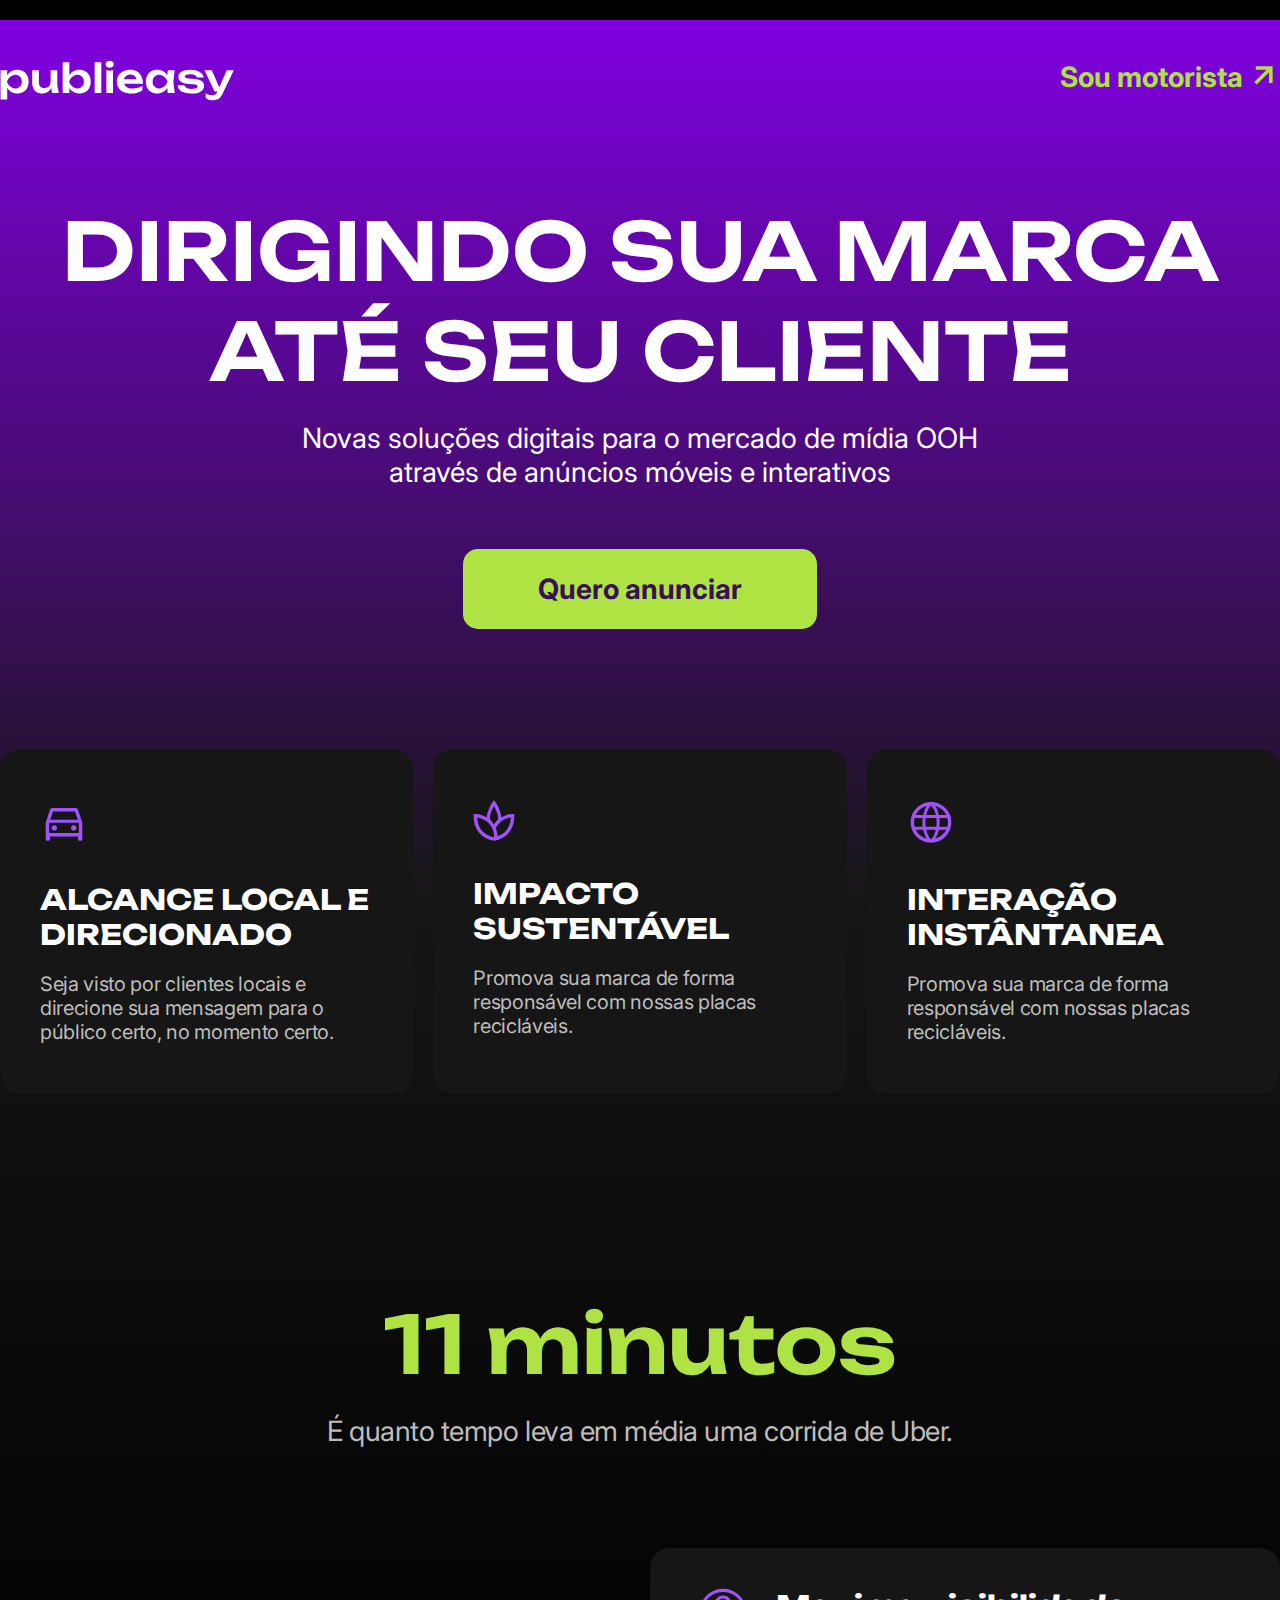
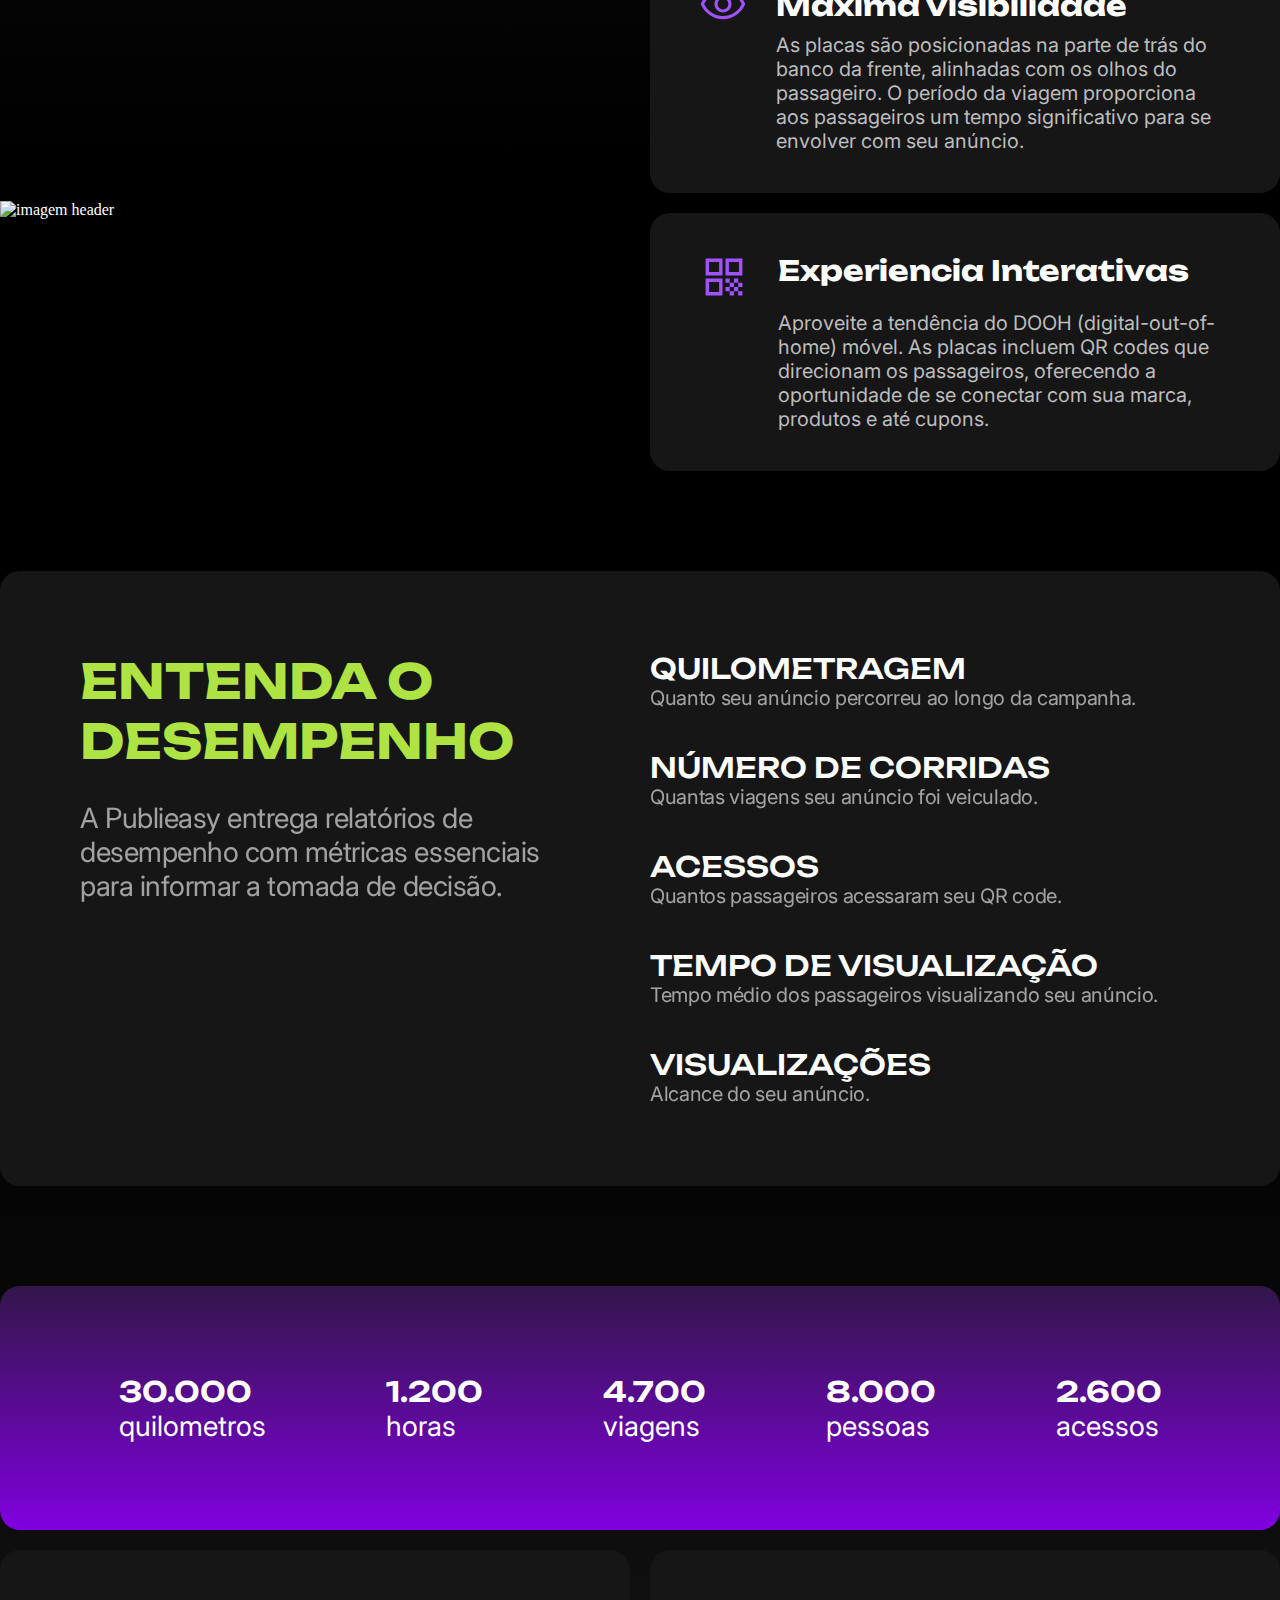
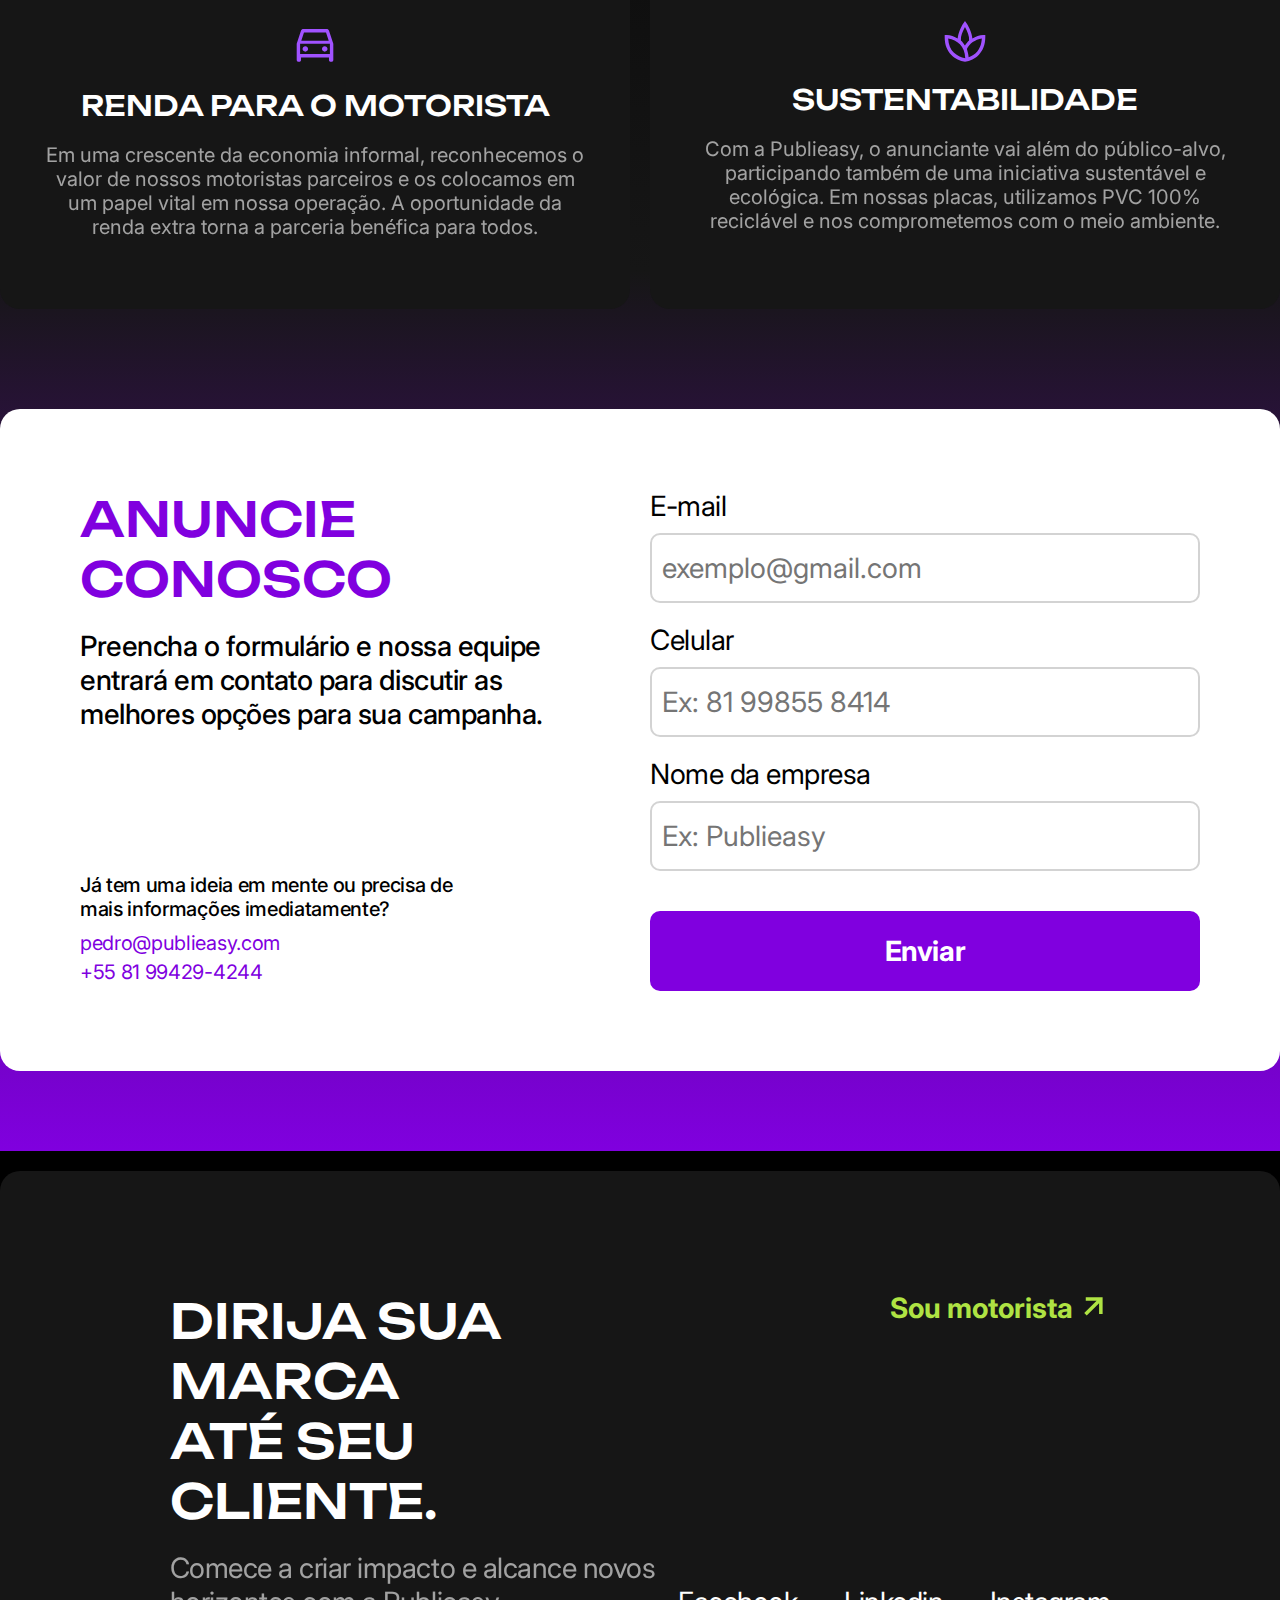
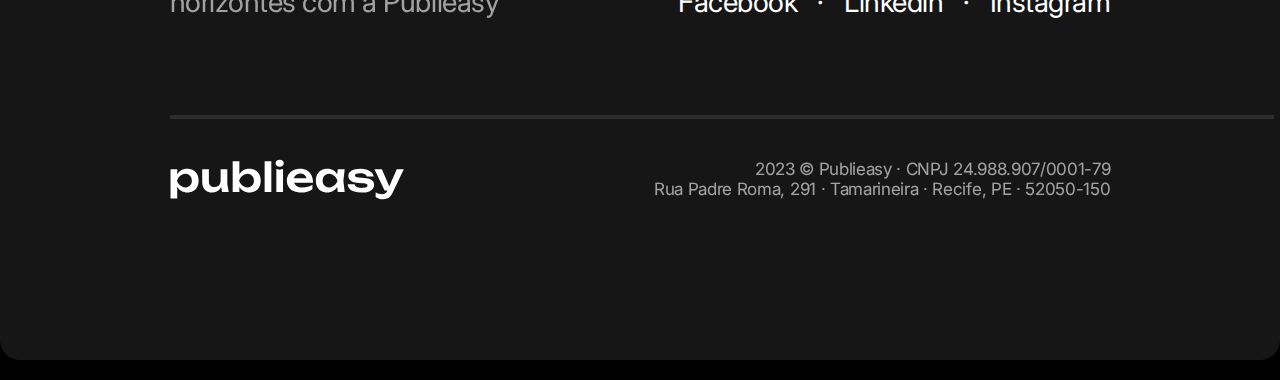
==== commit 4315eb8f: "hovers" ====
--- a/templates/index.html
+++ b/templates/index.html
@@ -13,7 +13,12 @@
         <nav class="container">
             <ul class="navigation">
                 <li><a href="index.html"><img src="assets/images/publi-logos/publieasy.svg" alt="imagem publieasy logo"></a></li>
-                <li><a  class="motorista" href="https://forms.gle/A2tpiHFgyftmkmxg7" target="_blank">Sou motorista</a></li>
+                <li>
+                    <div class="motorista-div">
+                        <a class="motorista" href="https://forms.gle/A2tpiHFgyftmkmxg7" target="_blank">Sou motorista</a>
+                        <a href="https://forms.gle/A2tpiHFgyftmkmxg7"><img src="assets/images/icons/arrow_outward.svg" alt=""></a>
+                    </div>
+                </li>
             </ul>
         </nav>    
     </header>
@@ -211,7 +216,10 @@
                 </div>
 
                 <div class="social-media-container">
-                    <h2><a  class="motorista" href="https://forms.gle/A2tpiHFgyftmkmxg7" target="_blank">Sou motorista</a></h2>
+                    <div class="motorista-div">
+                        <a class="motorista" href="https://forms.gle/A2tpiHFgyftmkmxg7" target="_blank">Sou motorista</a>
+                        <a href="https://forms.gle/A2tpiHFgyftmkmxg7"><img src="assets/images/icons/arrow_outward.svg" alt=""></a>
+                    </div>
                     <ul class="social-media">
                         <li><a href="">Facebook</a></li>
                         <li><span href="">·</span></li>
@@ -222,7 +230,6 @@
                 </div>
             </div>
             
-            <!-- <hr> Fazer HR no css pelo amor -->
             <div class="footer-div-span">
                 <li><a href="index.html"><img src="assets/images/publi-logos/publieasy.svg" alt="imagem publieasy logo"></a></li>
                 <div class="footer-span">
--- a/templates/assets/css/index.css
+++ b/templates/assets/css/index.css
@@ -26,6 +26,7 @@
 
 html{
     scroll-behavior: smooth;
+    
 }
 
 body{
@@ -48,12 +49,17 @@
     color: #fff;
 }
 
+.motorista-div{
+    margin-left: auto;
+    display: flex;
+    gap: 5px;
+}
+
 .motorista{
     font-size: 28px;
     font-weight: bold;
     color: var(--lima);
-    margin-right: 28px;
-    font-family: "Inter", sans-serif;
+    font-family: "Inter", sans-serif;   
 }
 
 .motorista::after{
@@ -105,6 +111,11 @@
     margin-bottom: 120px;
 }
 
+.botao:hover{
+    background-color: #8ab13c;
+    color: var(--roxo-escurinho);
+}
+
 .botao:visited{
     color: #390F58;
 }
@@ -131,8 +142,26 @@
 .card-titles{
     font-family: "Unbounded", sans-serif;
     font-size: 28px;
-    margin: 20px 0;
-    text-transform: uppercase;
+    margin: 15px 0;
+    padding: 5px 0;
+    text-transform: uppercase;
+    position: relative;
+    transition: 0.4s;
+}
+
+.card-titles::after{
+    position: absolute;
+    content: '';
+    display: block;
+    height: 2px;
+    width: 0%;
+    background-color: var(--roxo);
+    margin-top: 4px;
+    transition: .3s;
+}
+
+.cards-container:hover > .card-titles::after{
+    width: 100%;
 }
 
 .card-subtitle{
@@ -204,7 +233,24 @@
 .grid-title{
     font-family: "Unbounded", sans-serif;
     font-size: 28px;
-}
+    position: relative;
+}
+
+.grid-title::after{
+    position: absolute;
+    content: '';
+    display: block;
+    height: 2px;
+    width: 0%;
+    background-color: var(--roxo);
+    margin-top: 4px;
+    transition: .3s;
+}
+
+.grid-cards:hover > .grid-title::after{
+    width: 100%;
+}
+
 
 .grid-paragraph{
     grid-column-start: 2;
@@ -307,6 +353,22 @@
     font-family: "Unbounded", sans-serif;
     font-size: 28px;
     font-weight: 500;
+    position: relative;
+}
+
+.db-title::after{
+    position: absolute;
+    content: '';
+    display: block;
+    height: 2px;
+    width: 0%;
+    background-color: var(--roxo);
+    margin-top: 4px;
+    transition: .3s;
+}
+
+.db-container:hover > .db-title::after{
+    width: 100%;
 }
 
 .db-subtitle{
@@ -434,6 +496,8 @@
 
 .forms-button:hover{
     cursor: pointer;
+    background-color: var(--roxo-escuro);
+    color: var(--off-white);
 }
 
 .all-forms-inputs{
